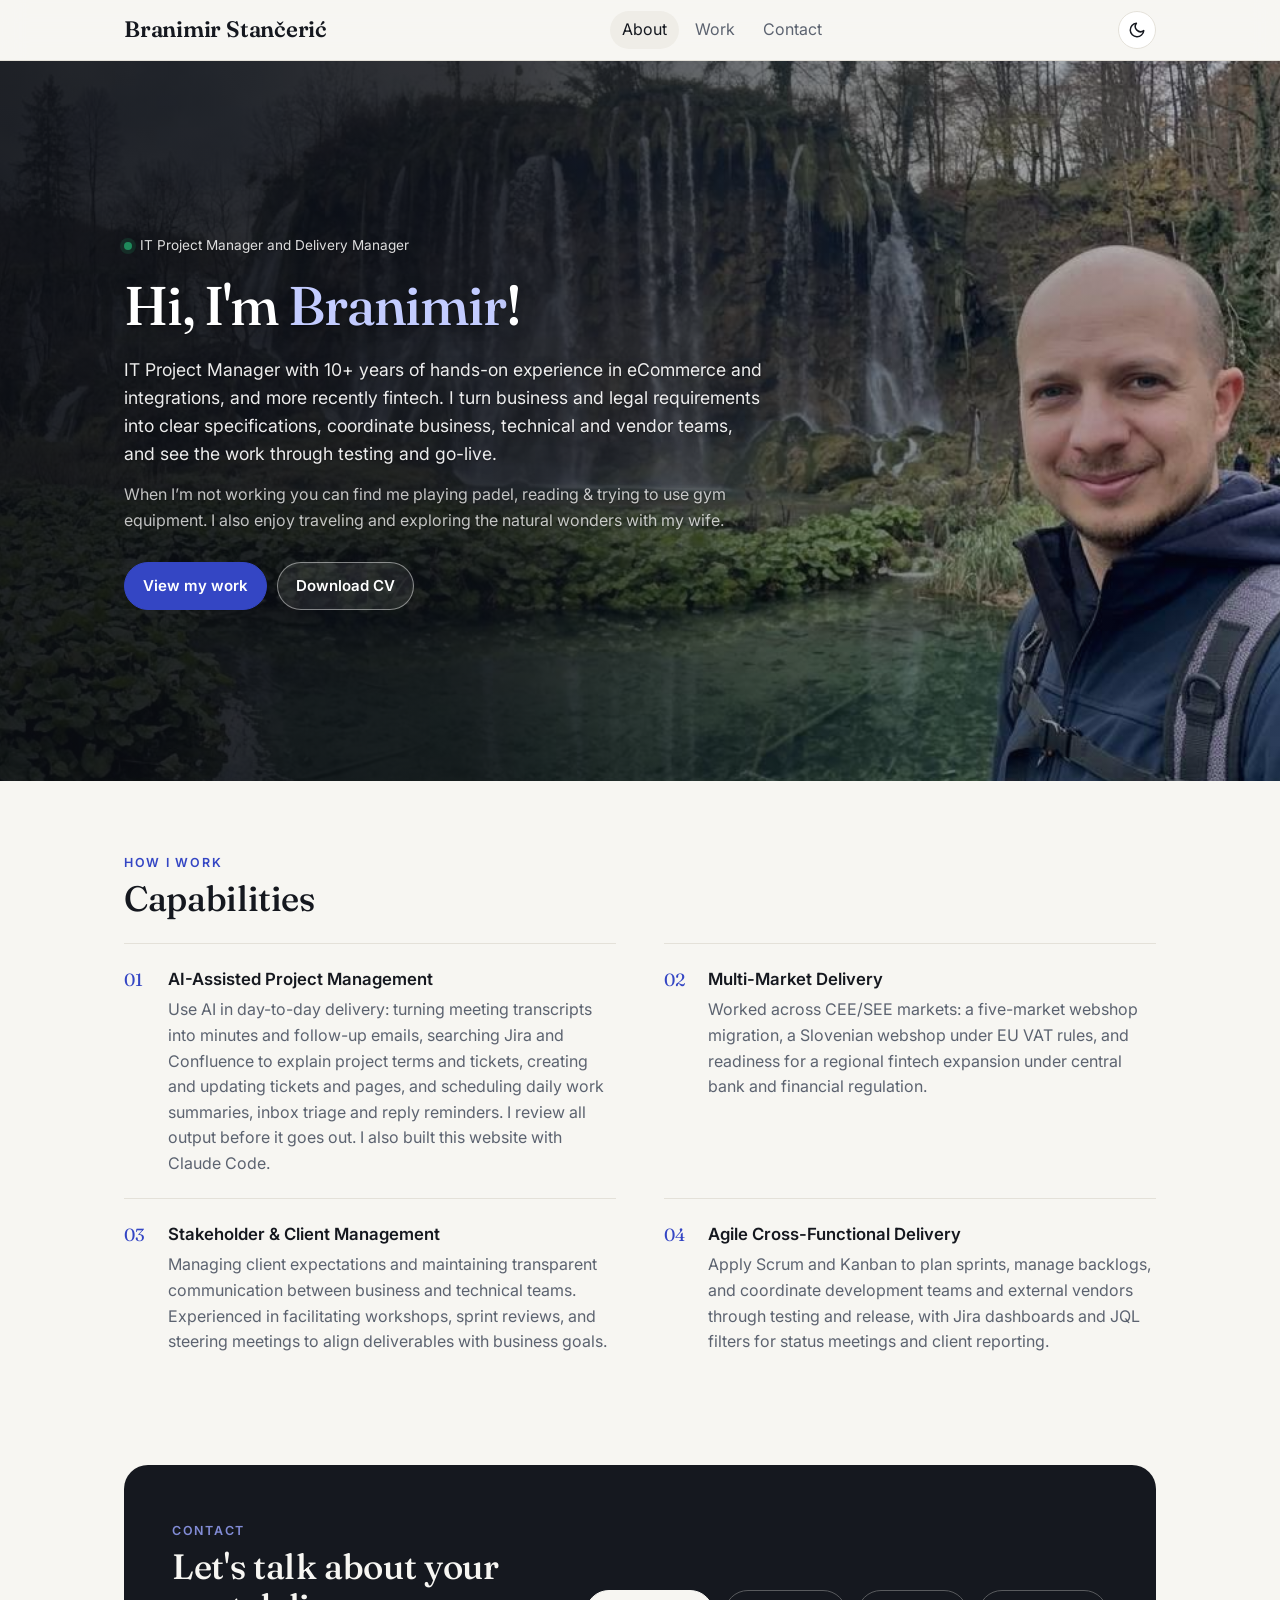
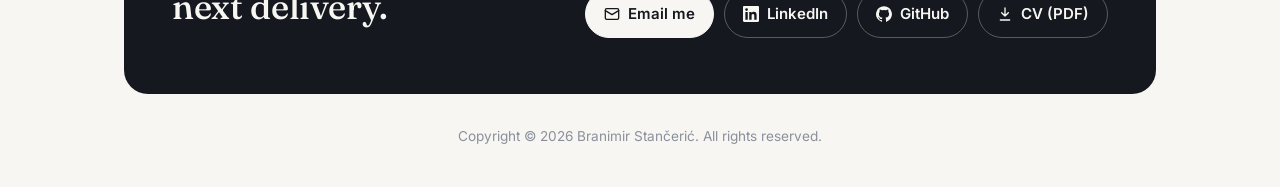
==== index.html @ af0f7e5c "Unify Selected work text and swap one highlight Show every card outcome in the same upright style, a" ====
<!doctype html>
<html lang="en">
<head>
  <meta charset="utf-8" />
  <meta name="viewport" content="width=device-width, initial-scale=1" />
  <title>Branimir Stančerić</title>
  <meta name="description" content="Branimir Stančerić, IT Project Manager and Delivery Manager focused on eCommerce, integrations and fintech." />
  <meta property="og:title" content="Branimir Stančerić | IT Project Manager and Delivery Manager" />
  <meta property="og:description" content="Projects in eCommerce delivery, integrations, platform migrations and fintech." />
  <meta property="og:image" content="https://branimirstanceric.github.io/cv/assets/profile.jpg" />
  <link rel="icon" type="image/png" sizes="64x64" href="favicon.png" />
  <link rel="apple-touch-icon" href="apple-touch-icon.png" />

  <!-- Apply the saved or system theme before first paint -->
  <script>
    (function(){
      var t = null;
      try { t = localStorage.getItem('theme'); } catch(e) {}
      if(t !== 'light' && t !== 'dark') t = window.matchMedia('(prefers-color-scheme: dark)').matches ? 'dark' : 'light';
      document.documentElement.setAttribute('data-theme', t);
    })();
  </script>

  <link rel="preconnect" href="https://fonts.googleapis.com" />
  <link rel="preconnect" href="https://fonts.gstatic.com" crossorigin />
  <link href="https://fonts.googleapis.com/css2?family=Fraunces:opsz,wght@9..144,500;9..144,600&family=Inter:wght@400;500;600;700&display=swap" rel="stylesheet" />
  <!-- Bump ?v= whenever style.css or common.js changes, so browsers don't mix old and new files -->
  <link rel="stylesheet" href="style.css?v=25" />
</head>

<body>
  <!--
    All text on this page lives in the content/ folder:
      content/profile.json       name, intro, contact details
      content/skills.json        capabilities
    All projects are on work.html; each project has its own page, case.html?id=...
    Edit it through Pages CMS (app.pagescms.org) or directly in those files.
    The title, intro, name and contact links below are also written here for tools that don't run JavaScript. The script replaces them for visitors, so update them here too when they change.
  -->
  <header class="topbar">
    <div class="container topbar-inner">
      <a class="brand" href="#top" data-field="name">Branimir Stančerić</a>
      <nav class="nav" id="site-nav" aria-label="Primary navigation">
        <a href="index.html" aria-current="page">About</a>
        <a href="work.html">Work</a>
        <a href="#contact">Contact</a>
      </nav>
      <div class="topbar-actions">
        <button class="theme-btn" id="theme-btn" type="button" aria-label="Switch light or dark theme">
          <svg class="icon-moon" viewBox="0 0 24 24" fill="none" stroke="currentColor" stroke-width="2" stroke-linecap="round" stroke-linejoin="round" aria-hidden="true"><path d="M21 12.8A9 9 0 1 1 11.2 3a7 7 0 0 0 9.8 9.8z"/></svg>
          <svg class="icon-sun" viewBox="0 0 24 24" fill="none" stroke="currentColor" stroke-width="2" stroke-linecap="round" stroke-linejoin="round" aria-hidden="true"><circle cx="12" cy="12" r="4"/><path d="M12 2v2M12 20v2M4.9 4.9l1.4 1.4M17.7 17.7l1.4 1.4M2 12h2M20 12h2M4.9 19.1l1.4-1.4M17.7 6.3l1.4-1.4"/></svg>
        </button>
        <button class="menu-btn" id="menu-btn" type="button" aria-label="Open menu" aria-expanded="false" aria-controls="site-nav">
          <svg class="icon-menu" viewBox="0 0 24 24" fill="none" stroke="currentColor" stroke-width="2" stroke-linecap="round" aria-hidden="true"><path d="M4 7h16M4 12h16M4 17h16"/></svg>
          <svg class="icon-close" viewBox="0 0 24 24" fill="none" stroke="currentColor" stroke-width="2" stroke-linecap="round" aria-hidden="true"><path d="M6 6l12 12M18 6L6 18"/></svg>
        </button>
      </div>
    </div>
  </header>

  <main id="top">
    <!-- Hero: full-width photo that scrolls at half speed behind the intro (parallax) -->
    <section class="hero hero-photo" id="hero">
      <!-- hero-clip limits the photo's area: the whole section on desktop, only the first screen on phones -->
      <div class="hero-clip">
        <div class="hero-bg" id="hero-bg" aria-hidden="true">
          <!-- No src here: the photo chosen in Pages CMS is set by the script and fades in once loaded -->
          <img id="hero-bg-img" alt="" />
        </div>
      </div>
      <div class="container hero-content">
        <!-- On phones only this part sits on the photo; hero-details moves below it on the plain background -->
        <div class="hero-lead">
          <div class="kicker"><span class="dot"></span><span data-field="status_line">IT Project Manager and Delivery Manager</span></div>
          <h1 class="hero-title" id="hero-title">Hi, I'm Branimir!</h1>
        </div>
        <div class="hero-details">
          <p class="hero-intro" data-field="hero_intro">IT Project Manager with 10+ years of hands-on experience in eCommerce and integrations, and more recently fintech. I turn business and legal requirements into clear specifications, coordinate business, technical and vendor teams, and see the work through testing and go-live.</p>
          <!-- Hobbies: a small line under the intro, shown only when filled in -->
          <p class="hero-note" id="hobbies" hidden></p>
          <div class="hero-actions">
            <a class="btn primary" href="work.html">View my work</a>
            <a class="btn" id="cv-link" href="assets/Branimir Stanceric CV.pdf" target="_blank" rel="noreferrer">Download CV</a>
          </div>
          <div class="hero-facts" id="hero-facts"></div>
        </div>
      </div>
    </section>

    <!-- Capabilities -->
    <section class="section" id="capabilities">
      <div class="container">
        <div class="section-head">
          <div>
            <div class="eyebrow">How I work</div>
            <h2 class="section-title">Capabilities</h2>
          </div>
        </div>
        <div class="caps" id="capability-list"></div>
      </div>
    </section>

    <!-- Contact -->
    <div class="container">
      <section class="contact" id="contact">
        <div>
          <div class="eyebrow">Contact</div>
          <h2 class="section-title">Let's talk about your next delivery.</h2>
          <p data-field="contact_intro"></p>
        </div>
        <div class="contact-links" id="contact-list">
          <a class="btn primary" href="mailto:branimir.stanceric@gmail.com">Email me</a>
          <a class="btn" href="https://www.linkedin.com/in/branimir-stanceric" target="_blank" rel="noreferrer">LinkedIn</a>
          <a class="btn" href="https://github.com/branimirstanceric" target="_blank" rel="noreferrer">GitHub</a>
          <a class="btn" href="assets/Branimir Stanceric CV.pdf" target="_blank" rel="noreferrer">CV (PDF)</a>
        </div>
      </section>
    </div>
  </main>

  <footer>
    <div class="container">Copyright © <span id="year">2026</span> <span data-field="name">Branimir Stančerić</span>. All rights reserved.</div>
  </footer>

  <script src="common.js?v=25"></script>
  <script>
    (function(){
      const { el, asset, list, load, fillFields, contactButtons, showError } = window.Site;

      // Background photo behind the intro (Pages CMS: "Intro background photo").
      // Only the chosen photo is requested, and it fades in when ready, so no other picture flashes first.
      function showHeroPhoto(src){
        const img = document.getElementById('hero-bg-img');
        img.addEventListener('load', () => img.classList.add('loaded'), { once: true });
        img.src = src;
      }

      function renderProfile(p){
        fillFields(p);

        showHeroPhoto(asset(p.hero_background) || 'assets/hero.jpg');

        if(p.cv_file) document.getElementById('cv-link').setAttribute('href', asset(p.cv_file));

        // Hero title with the highlighted phrase in accent colour
        const title = document.getElementById('hero-title');
        const text = p.hero_title || '';
        const hl = p.hero_highlight || '';
        const at = hl ? text.indexOf(hl) : -1;
        if(at >= 0){
          title.replaceChildren(text.slice(0, at), el('span', { class: 'accent' }, hl), text.slice(at + hl.length));
        } else {
          title.textContent = text;
        }

        document.getElementById('hero-facts').append(
          ...list(p.hero_facts).map(f => el('span', {}, el('strong', {}, f.label), ' ' + f.value))
        );

        const hobbies = (p.hobbies || '').trim();
        if(hobbies){
          const note = document.getElementById('hobbies');
          note.textContent = hobbies;
          note.hidden = false;
        }

        document.getElementById('contact-list').replaceChildren(...contactButtons(p));
      }

      function renderSkills(s){
        document.getElementById('capability-list').append(
          ...list(s.capabilities).map((c, i) => el('div', { class: 'cap' },
            el('div', { class: 'cap-num' }, String(i + 1).padStart(2, '0')),
            el('div', {}, el('h3', {}, c.title), el('p', {}, c.text))
          ))
        );
      }

      load('content/profile.json').then(renderProfile).catch(err => {
        showHeroPhoto('assets/hero.jpg');
        showError('hero-facts', err);
      });
      load('content/skills.json').then(renderSkills).catch(err => showError('capability-list', err));

      // Parallax: the intro photo moves at half the scroll speed, so it seems to sit behind the text.
      // Skipped for visitors who ask their system for reduced motion.
      const hero = document.getElementById('hero');
      const heroBg = document.getElementById('hero-bg');
      if(!window.matchMedia('(prefers-reduced-motion: reduce)').matches){
        let ticking = false;
        const update = () => {
          ticking = false;
          const y = window.scrollY;
          if(y > hero.offsetTop + hero.offsetHeight) return; // off screen, nothing to move
          heroBg.style.transform = 'translate3d(0, ' + (y * 0.5).toFixed(1) + 'px, 0)';
        };
        window.addEventListener('scroll', () => {
          if(!ticking){ ticking = true; requestAnimationFrame(update); }
        }, { passive: true });
        update();
      }
    })();
  </script>

  <!-- Visitor statistics (GoatCounter, cookie-free): https://branimir.goatcounter.com -->
  <script data-goatcounter="https://branimir.goatcounter.com/count" async src="https://gc.zgo.at/count.js"></script>
</body>
</html>
---- style.css ----
/* Shared styles for index.html and case.html */

:root{
  --bg: #f7f6f2;
  --paper: #ffffff;
  --sunken: #efede7;
  --ink: #15181f;
  --muted: #5c6370;
  --faint: #8a909b;
  --hair: #e4e1d9;

  --accent: #3446c4;
  --accent-ink: #ffffff;
  --accent-soft: #e9ecfb;
  --good: #1f8a5b;

  --shadow: 0 1px 2px rgba(20,22,30,0.04), 0 8px 24px rgba(20,22,30,0.06);
  --r-lg: 18px;
  --r-md: 12px;
  --r-pill: 999px;

  --serif: "Fraunces", Georgia, "Times New Roman", serif;
  --sans: "Inter", ui-sans-serif, system-ui, -apple-system, "Segoe UI", Roboto, Arial, sans-serif;
  --t: 160ms ease-out;
}

[data-theme="dark"]{
  --bg: #0f1115;
  --paper: #171a20;
  --sunken: #13161b;
  --ink: #eceef2;
  --muted: #a2a8b3;
  --faint: #767d89;
  --hair: #272b33;

  --accent: #8fa0ff;
  --accent-ink: #0f1115;
  --accent-soft: #1d2340;
  --good: #4cc38a;

  --shadow: 0 1px 2px rgba(0,0,0,0.3), 0 8px 24px rgba(0,0,0,0.25);
}

*{ box-sizing: border-box; margin: 0; padding: 0; }
html{ scroll-behavior: smooth; scroll-padding-top: 76px; }
body{
  font-family: var(--sans);
  color: var(--ink);
  background: var(--bg);
  line-height: 1.6;
  -webkit-font-smoothing: antialiased;
}
a{ color: inherit; }
button{ font: inherit; color: inherit; }
:focus-visible{ outline: 2px solid var(--accent); outline-offset: 2px; border-radius: 6px; }
[hidden]{ display: none !important; }

.container{
  max-width: 1080px;
  margin: 0 auto;
  padding: 0 24px;
}
@media (max-width: 600px){ .container{ padding: 0 16px; } }

/* Top bar */
.topbar{
  position: sticky;
  top: 0;
  z-index: 50;
  background: color-mix(in srgb, var(--bg) 85%, transparent);
  backdrop-filter: blur(12px);
  border-bottom: 1px solid var(--hair);
}
.topbar-inner{
  height: 60px;
  display: flex;
  align-items: center;
  justify-content: space-between;
  gap: 16px;
}
.brand{
  font-family: var(--serif);
  font-weight: 600;
  font-size: 1.4rem;
  letter-spacing: -0.01em;
  text-decoration: none;
  white-space: nowrap;
}
@media (max-width: 600px){ .brand{ font-size: 1.2rem; } }
.nav{
  display: flex;
  gap: 4px;
  font-size: 1rem;
}
.nav a{
  text-decoration: none;
  color: var(--muted);
  padding: 6px 12px;
  border-radius: var(--r-pill);
  transition: color var(--t), background-color var(--t);
}
.nav a:hover{ color: var(--ink); background: var(--sunken); }

.topbar-actions{ display: flex; align-items: center; gap: 8px; }

/* Phone menu: the links fold into a dropdown under the top bar, opened by the menu button */
@media (max-width: 760px){
  .nav{
    display: none;
    position: absolute;
    top: 100%;
    left: 0;
    right: 0;
    flex-direction: column;
    gap: 4px;
    padding: 8px 16px 16px;
    background: var(--bg);
    border-bottom: 1px solid var(--hair);
    box-shadow: 0 12px 24px rgba(0,0,0,0.08);
  }
  .topbar.menu-open .nav{ display: flex; }
  .nav a{ padding: 12px 14px; font-size: 1.05rem; border-radius: var(--r-md); }
}
.menu-btn .icon-close, .topbar.menu-open .menu-btn .icon-menu{ display: none; }
.topbar.menu-open .menu-btn .icon-close{ display: block; }

.theme-btn, .menu-btn{
  border: 1px solid var(--hair);
  background: var(--paper);
  border-radius: var(--r-pill);
  width: 38px;
  height: 38px;
  display: grid;
  place-items: center;
  cursor: pointer;
  transition: background-color var(--t);
}
.theme-btn:hover, .menu-btn:hover{ background: var(--sunken); }
.theme-btn svg, .menu-btn svg{ width: 18px; height: 18px; }
/* Menu button only on phones (after the shared button rule, so it wins) */
.menu-btn{ display: none; }
@media (max-width: 760px){ .menu-btn{ display: grid; } }
[data-theme="dark"] .icon-moon, [data-theme="light"] .icon-sun{ display: none; }

/* Buttons */
.btn{
  display: inline-flex;
  align-items: center;
  gap: 8px;
  padding: 11px 18px;
  border-radius: var(--r-pill);
  font-weight: 600;
  font-size: 0.94rem;
  text-decoration: none;
  border: 1px solid var(--hair);
  background: var(--paper);
  transition: transform 120ms ease-out, background-color var(--t), border-color var(--t);
}
.btn:hover{ transform: translateY(-1px); border-color: var(--faint); }
.btn svg{ width: 16px; height: 16px; flex: none; }
.btn.primary{
  background: var(--accent);
  border-color: var(--accent);
  color: var(--accent-ink);
}
.btn.primary:hover{ border-color: var(--accent); filter: brightness(1.08); }

.pill{
  display: inline-block;
  font-size: 0.85rem;
  padding: 4px 10px;
  border-radius: var(--r-pill);
  background: var(--sunken);
  color: var(--muted);
  white-space: nowrap;
}

.eyebrow{
  font-size: 0.78rem;
  font-weight: 600;
  text-transform: uppercase;
  letter-spacing: 0.14em;
  color: var(--accent);
  margin-bottom: 6px;
}
.section-title{
  font-family: var(--serif);
  font-weight: 500;
  font-size: clamp(1.7rem, 3vw, 2.2rem);
  line-height: 1.15;
  letter-spacing: -0.01em;
}

.ongoing{
  display: inline-flex;
  align-items: center;
  gap: 6px;
  color: var(--good);
  font-weight: 600;
}
.ongoing::before{
  content: "";
  width: 6px;
  height: 6px;
  border-radius: 50%;
  background: currentColor;
}

/* Hero (home) */
/* Intro on a full-width photo; .hero-bg is taller than the section so it can move (parallax) without showing edges */
.hero-photo{
  position: relative;
  overflow: hidden;
  isolation: isolate;
  min-height: min(84vh, 720px);
  display: flex;
  align-items: center;
  padding: 96px 0;
  background: #14161b;
}
.hero-clip{
  position: absolute;
  inset: 0;
  overflow: hidden;
  z-index: -1;
  /* Dark until the photo fades in, so the white name stays readable on a slow connection */
  background: #14161b;
}
.hero-bg{
  position: absolute;
  left: 0;
  right: 0;
  top: -20%;
  height: 140%;
  will-change: transform;
}
.hero-bg img{
  width: 100%;
  height: 100%;
  object-fit: cover;
  object-position: 70% 45%;
  display: block;
  /* Hidden until the chosen photo has loaded, then faded in (see showHeroPhoto in index.html) */
  opacity: 0;
  transition: opacity 0.5s ease-out;
}
.hero-bg img.loaded{ opacity: 1; }
/* Darkens the left side, where the text sits, and leaves the face on the right visible */
.hero-bg::after{
  content: "";
  position: absolute;
  inset: 0;
  /* Deep and even behind the text column, then fading out towards the right */
  background: linear-gradient(90deg, rgba(10,12,18,0.9) 0%, rgba(10,12,18,0.84) 38%, rgba(10,12,18,0.55) 60%, rgba(10,12,18,0.15) 100%);
}
.hero-content{ position: relative; width: 100%; }
.hero-content > *{ max-width: 640px; }
.kicker{
  display: inline-flex;
  align-items: center;
  gap: 8px;
  font-size: 0.85rem;
  color: var(--muted);
  margin-bottom: 20px;
}
.dot{
  width: 8px;
  height: 8px;
  border-radius: 50%;
  background: var(--good);
  box-shadow: 0 0 0 4px color-mix(in srgb, var(--good) 20%, transparent);
}
.hero-title{
  font-family: var(--serif);
  font-weight: 500;
  font-size: clamp(2.1rem, 4.6vw, 3.4rem);
  line-height: 1.08;
  letter-spacing: -0.02em;
  margin-bottom: 20px;
  text-wrap: balance;
}
.hero-title .accent{
  color: var(--accent);
}
.hero-intro{
  font-size: 1.1rem;
  color: var(--muted);
  max-width: 62ch;
  margin-bottom: 28px;
}
/* Small personal line (hobbies) under the intro */
.hero-note{
  font-size: 1rem;
  color: var(--faint);
  max-width: 62ch;
  margin: -14px 0 28px;
}
.hero-actions{
  display: flex;
  flex-wrap: wrap;
  gap: 10px;
}
.hero-facts:empty{ display: none; }
.hero-facts{
  margin-top: 28px;
  display: flex;
  flex-wrap: wrap;
  gap: 8px 24px;
  font-size: 0.92rem;
  color: var(--muted);
}
.hero-facts strong{ color: var(--ink); font-weight: 600; }

/* Light text on the photo, the same in light and dark mode */
/* A soft shadow lifts the letters off bright spots in the photo */
.hero-photo .hero-content{ text-shadow: 0 1px 2px rgba(0,0,0,0.35), 0 2px 16px rgba(0,0,0,0.3); }
.hero-photo .btn{ text-shadow: none; }
.hero-photo .kicker{ color: rgba(255,255,255,0.86); }
.hero-photo .hero-title{ color: #fff; }
.hero-photo .hero-title .accent{ color: #c3ccff; }
.hero-photo .hero-intro{ color: rgba(255,255,255,0.92); }
.hero-photo .hero-note{ color: rgba(255,255,255,0.74); }
.hero-photo .hero-facts, .hero-photo .hero-facts strong{ color: #fff; }
.hero-photo .btn:not(.primary){
  background: rgba(255,255,255,0.08);
  color: #fff;
  border-color: rgba(255,255,255,0.45);
}
.hero-photo .btn:not(.primary):hover{ border-color: #fff; }
.hero-photo .btn.primary{ background: #3446c4; border-color: #3446c4; color: #fff; }

/* Phones: first screen is the photo with only the name on it, so the face stays visible;
   the longer text follows below on the normal page background. */
@media (max-width: 760px){
  .hero-photo{
    --stage: max(440px, calc(100vh - 130px));
    display: block;
    min-height: 0;
    padding: 0;
    background: transparent;
  }
  @supports (height: 100svh){
    .hero-photo{ --stage: max(440px, calc(100svh - 130px)); }
  }
  .hero-clip{ bottom: auto; height: var(--stage); }
  /* Keeps the face (right side of the wide photo) in the narrow phone frame */
  .hero-bg img{ object-position: 90% 45%; }
  /* Only the bottom is darkened, behind the name */
  .hero-bg::after{ background: linear-gradient(180deg, rgba(10,12,18,0) 50%, rgba(10,12,18,0.85) 100%); }
  .hero-lead{
    min-height: var(--stage);
    display: flex;
    flex-direction: column;
    justify-content: flex-end;
    align-items: flex-start;
    padding-bottom: 22px;
  }
  .hero-photo .kicker{ margin-bottom: 10px; }
  .hero-photo .hero-title{ margin-bottom: 0; }
  .hero-details{ padding-top: 28px; text-shadow: none; }
  .hero-photo .hero-intro{ color: var(--ink); }
  .hero-photo .hero-note{ color: var(--muted); }
  .hero-photo .hero-facts, .hero-photo .hero-facts strong{ color: var(--ink); }
  .hero-photo .btn:not(.primary){ background: var(--paper); color: var(--ink); border-color: var(--hair); }
  .hero-photo .btn:not(.primary):hover{ border-color: var(--faint); }
}

/* Photo on its own, no frame; badges/facts below it only if filled in */
.avatar{
  width: 100%;
  aspect-ratio: 1 / 1;
  border-radius: var(--r-lg);
  overflow: hidden;
  background: var(--sunken);
  margin-bottom: 16px;
  display: grid;
  place-items: center;
  color: var(--faint);
  font-size: 0.85rem;
}
.avatar img{ width: 100%; height: 100%; object-fit: cover; display: block; }
.profile-name{
  font-family: var(--serif);
  font-weight: 600;
  font-size: 1.25rem;
  line-height: 1.2;
}
.profile-role{
  color: var(--muted);
  font-size: 0.9rem;
  margin-top: 2px;
}
.badges{
  display: flex;
  flex-wrap: wrap;
  gap: 6px;
  margin-top: 14px;
}
.facts{
  margin-top: 16px;
  border-top: 1px solid var(--hair);
  padding-top: 12px;
  display: grid;
  gap: 6px;
  font-size: 0.88rem;
}
.facts div{ display: flex; justify-content: space-between; gap: 12px; }
.facts dt{ color: var(--faint); }
.facts dd{ text-align: right; }
.avatar:last-child{ margin-bottom: 0; }
@media (max-width: 860px){
  .profile-card{ max-width: 320px; }
}

/* Results strip (home) */
.results{
  display: grid;
  grid-template-columns: repeat(auto-fit, minmax(220px, 1fr));
  border-top: 1px solid var(--hair);
  border-bottom: 1px solid var(--hair);
}
.result{
  padding: 24px 24px 24px 0;
  text-decoration: none;
}
.result + .result{ padding-left: 24px; border-left: 1px solid var(--hair); }
@media (max-width: 720px){
  .result, .result + .result{ padding: 18px 0; border-left: 0; }
  .result + .result{ border-top: 1px solid var(--hair); }
}
.result-num{
  font-family: var(--serif);
  font-size: 2.6rem;
  line-height: 1;
  color: var(--accent);
  margin-bottom: 8px;
}
.result-text{ font-size: 0.92rem; color: var(--muted); }
.result-text strong{ color: var(--ink); font-weight: 600; display: block; }
a.result:hover .result-text strong{ text-decoration: underline; text-underline-offset: 3px; }

/* Sections */
.section{ padding: 72px 0 0; }
@media (max-width: 600px){ .section{ padding-top: 52px; } }
/* Current page in the menu */
.nav a[aria-current="page"]{ color: var(--ink); background: var(--sunken); }
.section-head{
  display: flex;
  align-items: end;
  justify-content: space-between;
  gap: 16px;
  flex-wrap: wrap;
  margin-bottom: 24px;
}

/* Filters */
.toolbar{
  display: flex;
  flex-wrap: wrap;
  gap: 10px;
  align-items: center;
  margin-bottom: 18px;
}
.search{
  flex: 0 1 280px;
  display: flex;
  align-items: center;
  gap: 8px;
  background: var(--paper);
  border: 1px solid var(--hair);
  border-radius: var(--r-pill);
  padding: 8px 14px;
  color: var(--faint);
}
.search:focus-within{ border-color: var(--accent); }
.search svg{ width: 16px; height: 16px; flex: none; }
.search input{
  border: 0;
  outline: 0;
  background: transparent;
  width: 100%;
  font: inherit;
  font-size: 0.92rem;
  color: var(--ink);
}
.chips{ display: flex; flex-wrap: wrap; gap: 6px; }
.chip{
  border: 1px solid var(--hair);
  background: transparent;
  color: var(--muted);
  border-radius: var(--r-pill);
  padding: 7px 14px;
  font-size: 0.88rem;
  cursor: pointer;
  transition: background-color var(--t), color var(--t), border-color var(--t);
}
.chip:hover{ color: var(--ink); border-color: var(--faint); }
.chip.active{
  background: var(--ink);
  border-color: var(--ink);
  color: var(--bg);
}
.count{ font-size: 0.88rem; color: var(--faint); margin-left: auto; }

/* Case study cards (home) */
.feed{ display: grid; gap: 14px; }
.case{
  position: relative;
  background: var(--paper);
  border: 1px solid var(--hair);
  border-radius: var(--r-lg);
  box-shadow: var(--shadow);
  padding: 24px;
  display: grid;
  grid-template-columns: minmax(0, 1fr) 210px;
  gap: 24px;
  transition: border-color var(--t), transform 120ms ease-out;
}
.case:hover{ border-color: var(--faint); transform: translateY(-1px); }
.case:focus-within{ border-color: var(--accent); }
.case-meta{
  display: flex;
  flex-wrap: wrap;
  align-items: center;
  gap: 6px 12px;
  font-size: 0.91rem;
  color: var(--faint);
  margin-bottom: 8px;
}
.case-meta .company{
  color: var(--ink);
  font-weight: 600;
  display: inline-flex;
  align-items: center;
  gap: 10px;
}
/* Company logo: fixed height, width follows the logo's shape. The logo fills the tile edge to edge,
   so logos with their own background (dark wordmarks) show it; transparent ones sit on white. */
.logo-tile{
  height: 32px;
  min-width: 32px;
  max-width: 172px;
  flex: none;
  border-radius: 7px;
  background: #fff;
  border: 1px solid var(--hair);
  display: inline-flex;
  align-items: center;
  justify-content: center;
  overflow: hidden;
}
.logo-tile img{
  height: 100%;
  width: auto;
  max-width: 100%;
  object-fit: cover;
  display: block;
}
.case-title{
  font-family: var(--serif);
  font-weight: 600;
  font-size: 1.35rem;
  line-height: 1.25;
  margin-bottom: 6px;
}
.case-link{ text-decoration: none; }
.case-link:focus-visible{ outline: none; }
/* Makes the whole card clickable */
.case-link::after{
  content: "";
  position: absolute;
  inset: 0;
  border-radius: var(--r-lg);
}
.case-summary{ color: var(--muted); }
.case-context{ color: var(--faint); font-size: 0.88rem; margin-top: 6px; }
.case-tags{ display: flex; flex-wrap: wrap; gap: 6px; margin-top: 14px; }
.case-more{
  display: inline-flex;
  align-items: center;
  gap: 6px;
  margin-top: 16px;
  font-size: 0.9rem;
  font-weight: 600;
  color: var(--accent);
}
.case-more svg{ width: 16px; height: 16px; transition: transform var(--t); }
.case:hover .case-more svg{ transform: translateX(3px); }

.case-stat{
  border-left: 1px solid var(--hair);
  padding-left: 24px;
  display: flex;
  flex-direction: column;
  justify-content: center;
}
.case-stat .num{
  font-family: var(--serif);
  font-size: 2.6rem;
  line-height: 1;
  color: var(--accent);
  margin-bottom: 8px;
}
/* Wordier numbers like "5 markets" stay on one line */
.case-stat .num-long{ font-size: 1.9rem; white-space: nowrap; }
.case-stat .txt{ font-size: 0.94rem; color: var(--muted); }
@media (max-width: 720px){
  .case{ grid-template-columns: minmax(0, 1fr); gap: 16px; padding: 20px; }
  .case-stat{ border-left: 0; border-top: 1px solid var(--hair); padding: 16px 0 0; }
  .case-stat .num{ font-size: 2.1rem; }
}
/* Work page: filters, selected work and the compact project list */
.work-filters{ margin-bottom: 36px; }
.work-section{ margin-bottom: 40px; }
.work-section[hidden]{ display: none; }
.work-heading{
  font-family: var(--serif);
  font-weight: 600;
  font-size: 1.4rem;
  line-height: 1.25;
  margin-bottom: 16px;
}
.case-rows{
  background: var(--paper);
  border: 1px solid var(--hair);
  border-radius: var(--r-lg);
  box-shadow: var(--shadow);
  overflow: hidden;
}
.case-row{
  position: relative;
  display: grid;
  grid-template-columns: 96px minmax(0, 1fr) 170px 20px;
  align-items: center;
  gap: 18px;
  padding: 16px 20px;
  transition: background-color var(--t);
}
.case-row + .case-row{ border-top: 1px solid var(--hair); }
.case-row:hover{ background: var(--sunken); }
.case-row:focus-within{ background: var(--accent-soft); }
.case-row .case-link::after{ border-radius: 0; }
.row-logo{ display: flex; align-items: center; min-width: 0; }
/* Wide logos shrink to fit the column instead of being cropped */
.row-logo .logo-tile{ max-width: 96px; }
.row-logo .logo-tile img{ height: auto; max-height: 100%; object-fit: contain; }
.row-title{
  font-family: var(--serif);
  font-weight: 600;
  font-size: 1.08rem;
  line-height: 1.3;
}
.row-summary{ color: var(--muted); font-size: 0.92rem; margin-top: 2px; }
.row-meta{
  display: flex;
  flex-direction: column;
  gap: 2px;
  font-size: 0.86rem;
  color: var(--faint);
}
.row-meta .company{ color: var(--ink); font-weight: 600; }
.row-arrow{ color: var(--accent); display: flex; transition: transform var(--t); }
.row-arrow svg{ width: 18px; height: 18px; }
.case-row:hover .row-arrow{ transform: translateX(3px); }
@media (max-width: 720px){
  .case-row{
    grid-template-columns: minmax(0, 1fr) 20px;
    gap: 8px 12px;
    padding: 16px;
  }
  .row-logo{ grid-column: 1; }
  .row-main{ grid-column: 1; }
  .row-meta{ grid-column: 1; flex-direction: row; flex-wrap: wrap; gap: 2px 10px; }
  .row-arrow{ grid-column: 2; grid-row: 1 / span 3; }
}

.empty{
  padding: 32px;
  text-align: center;
  color: var(--faint);
  border: 1px dashed var(--hair);
  border-radius: var(--r-lg);
}
.all-work-link{
  display: inline-block;
  margin-top: 18px;
  font-size: 0.92rem;
  font-weight: 600;
  color: var(--accent);
  text-decoration: none;
}
.all-work-link:hover{ text-decoration: underline; text-underline-offset: 3px; }

/* Experience timeline (home) */
.jobs{ list-style: none; border-top: 1px solid var(--hair); }
.job{
  display: grid;
  grid-template-columns: 170px minmax(0, 1fr);
  gap: 8px 32px;
  padding: 26px 0;
  border-bottom: 1px solid var(--hair);
}
.job-period{
  font-size: 0.9rem;
  color: var(--faint);
  padding-top: 6px;
  font-variant-numeric: tabular-nums;
}
.job-head{ display: flex; align-items: center; gap: 12px; }
.job-role{ font-size: 1.05rem; font-weight: 600; line-height: 1.3; }
.job-company{ font-size: 0.92rem; color: var(--muted); }
.job-summary{ color: var(--muted); margin-top: 10px; max-width: 64ch; }
.job-projects{
  list-style: none;
  margin-top: 12px;
  display: grid;
  gap: 6px;
}
/* Inline so the arrow follows the last word when a long title wraps */
.job-projects a{
  display: inline;
  font-size: 0.95rem;
  font-weight: 500;
  color: var(--accent);
  text-decoration: none;
}
.job-projects a:hover{ text-decoration: underline; text-underline-offset: 3px; }
.job-projects svg{ width: 15px; height: 15px; margin-left: 6px; vertical-align: -2px; transition: transform var(--t); }
.job-projects a:hover svg{ transform: translateX(3px); }
@media (max-width: 600px){
  .job{ grid-template-columns: minmax(0, 1fr); padding: 22px 0; }
  .job-period{ padding-top: 0; }
}

/* Capabilities (home) */
.caps{
  display: grid;
  grid-template-columns: repeat(2, minmax(0, 1fr));
  gap: 0 48px;
}
@media (max-width: 720px){ .caps{ grid-template-columns: minmax(0, 1fr); } }
.cap{
  display: grid;
  grid-template-columns: 44px minmax(0, 1fr);
  padding: 22px 0;
  border-top: 1px solid var(--hair);
}
.cap-num{
  font-family: var(--serif);
  color: var(--accent);
  font-size: 1.1rem;
}
.cap h3{ font-size: 1.05rem; font-weight: 600; margin-bottom: 4px; }
.cap p{ color: var(--muted); font-size: 1rem; }

.tools{ display: flex; flex-wrap: wrap; gap: 8px; }
.tools .pill{
  font-size: 0.9rem;
  padding: 7px 14px;
  background: var(--paper);
  border: 1px solid var(--hair);
  color: var(--ink);
}

/* Case study page */
.back{
  display: inline-flex;
  align-items: center;
  gap: 6px;
  margin: 32px 0 0;
  font-size: 0.9rem;
  font-weight: 600;
  color: var(--muted);
  text-decoration: none;
}
.back:hover{ color: var(--ink); }
.back svg{ width: 16px; height: 16px; }

.cs-head{ padding: 28px 0 36px; max-width: 820px; }
.cs-head .case-meta{ font-size: 0.92rem; margin-bottom: 14px; }
.cs-head .logo-tile{ height: 44px; min-width: 44px; max-width: 236px; border-radius: 9px; }
.cs-title{
  font-family: var(--serif);
  font-weight: 500;
  font-size: clamp(2rem, 4.4vw, 3.1rem);
  line-height: 1.1;
  letter-spacing: -0.02em;
  margin-bottom: 16px;
  text-wrap: balance;
}
.cs-lead{ font-size: 1.15rem; color: var(--muted); max-width: 62ch; }
/* Work page: Download CV button under the intro line */
.page-actions{ margin-top: 20px; }
.page-actions:not(:has(a:not([hidden]))){ display: none; }
.cs-head .case-tags{ margin-top: 20px; }

.cs-result{
  display: flex;
  align-items: center;
  gap: 28px;
  padding: 28px 32px;
  background: var(--accent-soft);
  border-radius: var(--r-lg);
  margin-bottom: 48px;
}
.cs-result .num{
  font-family: var(--serif);
  font-size: clamp(2.8rem, 6vw, 4rem);
  line-height: 1;
  color: var(--accent);
  flex: none;
}
.cs-result .txt{ font-size: 1.05rem; }
.cs-result .label{
  font-size: 0.78rem;
  font-weight: 600;
  text-transform: uppercase;
  letter-spacing: 0.12em;
  color: var(--accent);
  margin-bottom: 4px;
}
@media (max-width: 600px){
  .cs-result{ flex-direction: column; align-items: flex-start; gap: 12px; padding: 22px; }
}

.cs-grid{
  display: grid;
  grid-template-columns: minmax(0, 1fr) 280px;
  gap: 64px;
  align-items: start;
}
@media (max-width: 860px){
  .cs-grid{ grid-template-columns: minmax(0, 1fr); gap: 40px; }
  .cs-aside{ order: -1; }
}
.cs-main{ display: grid; gap: 44px; max-width: 68ch; }
.cs-section h2{
  font-family: var(--serif);
  font-weight: 600;
  font-size: 1.5rem;
  line-height: 1.2;
  margin-bottom: 12px;
}
.cs-section p{ font-size: 1.05rem; }
.cs-section p + p, .cs-section p + ul, .cs-section ul + p{ margin-top: 12px; }
.cs-list{ list-style: none; display: grid; gap: 10px; }
.cs-list li{
  position: relative;
  padding-left: 22px;
  font-size: 1.02rem;
}
.cs-list li::before{
  content: "";
  position: absolute;
  left: 0;
  top: 0.7em;
  width: 10px;
  height: 2px;
  background: var(--accent);
}
.phase{
  border-left: 2px solid var(--hair);
  padding: 2px 0 2px 20px;
  margin-top: 20px;
}
.phase h3{
  font-size: 1.05rem;
  font-weight: 600;
  margin-bottom: 8px;
}
.phase-num{ color: var(--accent); font-family: var(--serif); margin-right: 8px; }

.gallery{ display: grid; gap: 28px; }
.gallery figure{ margin: 0; }
.gallery img{
  width: 100%;
  display: block;
  border-radius: var(--r-md);
  border: 1px solid var(--hair);
  background: var(--paper);
}
.gallery figcaption{ margin-top: 8px; font-size: 0.88rem; color: var(--faint); }

.cs-aside{
  position: sticky;
  top: 84px;
  background: var(--paper);
  border: 1px solid var(--hair);
  border-radius: var(--r-lg);
  padding: 22px;
  display: grid;
  gap: 22px;
}
@media (max-width: 860px){ .cs-aside{ position: static; } }
.cs-aside h4{
  font-size: 0.78rem;
  font-weight: 600;
  text-transform: uppercase;
  letter-spacing: 0.12em;
  color: var(--faint);
  margin-bottom: 8px;
}
.cs-aside p, .cs-aside li{ font-size: 0.93rem; }
.cs-aside .cs-list{ gap: 8px; }
.cs-aside .cs-list li{ padding-left: 18px; font-size: 0.93rem; }
.cs-aside .cs-list li::before{ width: 8px; top: 0.65em; }

.cs-pager{
  display: grid;
  grid-template-columns: 1fr 1fr;
  gap: 14px;
  margin-top: 72px;
}
.cs-pager a{
  display: block;
  padding: 20px 22px;
  border: 1px solid var(--hair);
  border-radius: var(--r-lg);
  background: var(--paper);
  text-decoration: none;
  transition: border-color var(--t);
}
.cs-pager a:hover{ border-color: var(--faint); }
.cs-pager .dir{ font-size: 0.82rem; color: var(--faint); margin-bottom: 4px; }
.cs-pager .name{ font-family: var(--serif); font-weight: 600; font-size: 1.1rem; line-height: 1.25; }
.cs-pager .next{ text-align: right; grid-column: 2; }
@media (max-width: 600px){
  .cs-pager{ grid-template-columns: minmax(0, 1fr); }
  .cs-pager .next{ grid-column: auto; }
}
.not-found{ padding: 80px 0 40px; }
.not-found p{ color: var(--muted); margin: 12px 0 24px; }

/* Contact */
.contact{
  margin-top: 88px;
  background: var(--ink);
  color: var(--bg);
  border-radius: 24px;
  padding: 56px 48px;
  display: grid;
  grid-template-columns: minmax(0, 1fr) auto;
  gap: 32px;
  align-items: end;
}
.contact .section-title{ color: var(--bg); margin-bottom: 10px; }
.contact p{ color: color-mix(in srgb, var(--bg) 70%, var(--ink)); max-width: 52ch; }
.contact .eyebrow{ color: color-mix(in srgb, var(--accent) 60%, var(--bg)); }
.contact-links{ display: flex; flex-wrap: wrap; gap: 10px; }
.contact .btn{
  background: transparent;
  color: var(--bg);
  border-color: color-mix(in srgb, var(--bg) 30%, var(--ink));
}
.contact .btn.primary{ background: var(--bg); color: var(--ink); border-color: var(--bg); }
@media (max-width: 760px){
  .contact{ grid-template-columns: minmax(0, 1fr); padding: 36px 24px; margin-top: 64px; }
}

footer{
  padding: 32px 0 40px;
  color: var(--faint);
  font-size: 0.85rem;
  text-align: center;
}

.load-error{
  padding: 16px;
  border: 1px dashed var(--hair);
  border-radius: var(--r-md);
  color: var(--muted);
}

@media (prefers-reduced-motion: reduce){
  html{ scroll-behavior: auto; }
  *{ transition: none !important; }
}
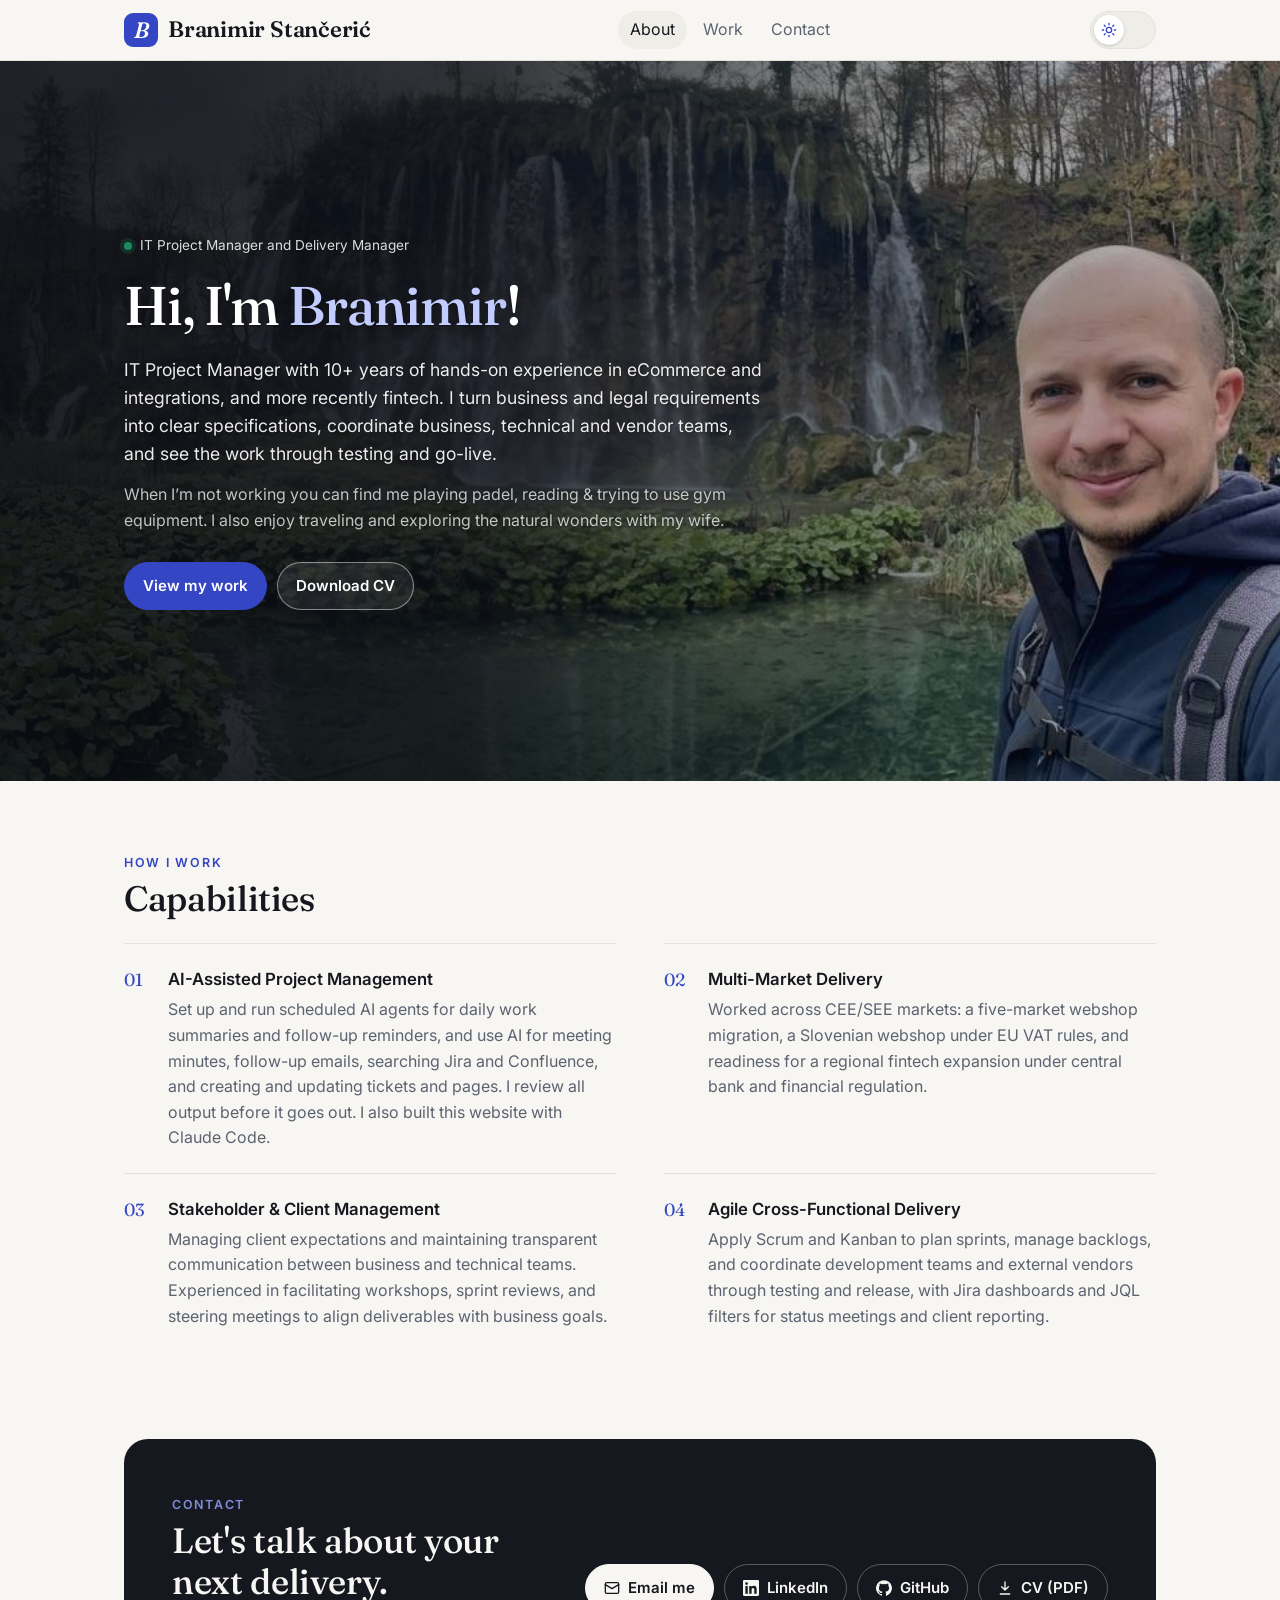
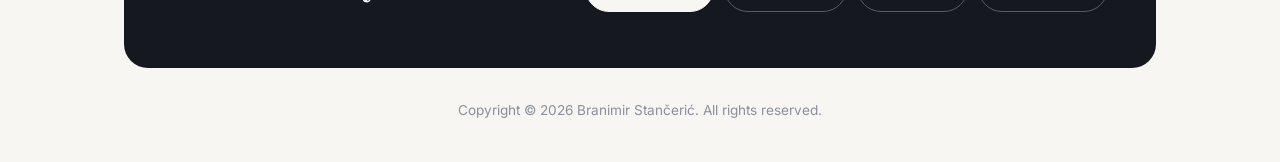
==== commit d5858cf2: "Add theme switch and logo badge Co-Authored-By: Claude Opus 5.5 <noreply@anthropic.com>" ====
--- a/index.html
+++ b/index.html
@@ -23,9 +23,9 @@
 
   <link rel="preconnect" href="https://fonts.googleapis.com" />
   <link rel="preconnect" href="https://fonts.gstatic.com" crossorigin />
-  <link href="https://fonts.googleapis.com/css2?family=Fraunces:opsz,wght@9..144,500;9..144,600&family=Inter:wght@400;500;600;700&display=swap" rel="stylesheet" />
+  <link href="https://fonts.googleapis.com/css2?family=Fraunces:ital,opsz,wght@0,9..144,500;0,9..144,600;1,9..144,600&family=Inter:wght@400;500;600;700&display=swap" rel="stylesheet" />
   <!-- Bump ?v= whenever style.css or common.js changes, so browsers don't mix old and new files -->
-  <link rel="stylesheet" href="style.css?v=25" />
+  <link rel="stylesheet" href="style.css?v=26" />
 </head>
 
 <body>
@@ -39,16 +39,18 @@
   -->
   <header class="topbar">
     <div class="container topbar-inner">
-      <a class="brand" href="#top" data-field="name">Branimir Stančerić</a>
+      <a class="brand" href="#top"><span class="brand-mark" aria-hidden="true">B</span><span data-field="name">Branimir Stančerić</span></a>
       <nav class="nav" id="site-nav" aria-label="Primary navigation">
         <a href="index.html" aria-current="page">About</a>
         <a href="work.html">Work</a>
         <a href="#contact">Contact</a>
       </nav>
       <div class="topbar-actions">
-        <button class="theme-btn" id="theme-btn" type="button" aria-label="Switch light or dark theme">
-          <svg class="icon-moon" viewBox="0 0 24 24" fill="none" stroke="currentColor" stroke-width="2" stroke-linecap="round" stroke-linejoin="round" aria-hidden="true"><path d="M21 12.8A9 9 0 1 1 11.2 3a7 7 0 0 0 9.8 9.8z"/></svg>
-          <svg class="icon-sun" viewBox="0 0 24 24" fill="none" stroke="currentColor" stroke-width="2" stroke-linecap="round" stroke-linejoin="round" aria-hidden="true"><circle cx="12" cy="12" r="4"/><path d="M12 2v2M12 20v2M4.9 4.9l1.4 1.4M17.7 17.7l1.4 1.4M2 12h2M20 12h2M4.9 19.1l1.4-1.4M17.7 6.3l1.4-1.4"/></svg>
+        <button class="theme-switch" id="theme-btn" type="button" role="switch" aria-checked="false" aria-label="Dark theme">
+          <span class="theme-knob" aria-hidden="true">
+            <svg class="icon-moon" viewBox="0 0 24 24" fill="none" stroke="currentColor" stroke-width="2" stroke-linecap="round" stroke-linejoin="round" aria-hidden="true"><path d="M21 12.8A9 9 0 1 1 11.2 3a7 7 0 0 0 9.8 9.8z"/></svg>
+            <svg class="icon-sun" viewBox="0 0 24 24" fill="none" stroke="currentColor" stroke-width="2" stroke-linecap="round" stroke-linejoin="round" aria-hidden="true"><circle cx="12" cy="12" r="4"/><path d="M12 2v2M12 20v2M4.9 4.9l1.4 1.4M17.7 17.7l1.4 1.4M2 12h2M20 12h2M4.9 19.1l1.4-1.4M17.7 6.3l1.4-1.4"/></svg>
+          </span>
         </button>
         <button class="menu-btn" id="menu-btn" type="button" aria-label="Open menu" aria-expanded="false" aria-controls="site-nav">
           <svg class="icon-menu" viewBox="0 0 24 24" fill="none" stroke="currentColor" stroke-width="2" stroke-linecap="round" aria-hidden="true"><path d="M4 7h16M4 12h16M4 17h16"/></svg>
@@ -122,7 +124,7 @@
     <div class="container">Copyright © <span id="year">2026</span> <span data-field="name">Branimir Stančerić</span>. All rights reserved.</div>
   </footer>
 
-  <script src="common.js?v=25"></script>
+  <script src="common.js?v=26"></script>
   <script>
     (function(){
       const { el, asset, list, load, fillFields, contactButtons, showError } = window.Site;
--- a/style.css
+++ b/style.css
@@ -78,7 +78,11 @@
   justify-content: space-between;
   gap: 16px;
 }
+/* Logo: the favicon's italic "B" badge next to the name (the name is filled from Pages CMS) */
 .brand{
+  display: inline-flex;
+  align-items: center;
+  gap: 10px;
   font-family: var(--serif);
   font-weight: 600;
   font-size: 1.4rem;
@@ -86,7 +90,27 @@
   text-decoration: none;
   white-space: nowrap;
 }
-@media (max-width: 600px){ .brand{ font-size: 1.2rem; } }
+.brand-mark{
+  display: grid;
+  place-items: center;
+  width: 34px;
+  height: 34px;
+  border-radius: 9px;
+  background: var(--accent);
+  color: var(--accent-ink);
+  font-style: italic;
+  font-size: 1.4rem;
+  line-height: 1;
+  letter-spacing: 0;
+}
+@media (max-width: 600px){
+  .brand{ font-size: 1.2rem; gap: 8px; }
+  .brand-mark{ width: 30px; height: 30px; border-radius: 8px; font-size: 1.25rem; }
+}
+/* Very narrow phones: only the badge shows, the name stays for screen readers */
+@media (max-width: 359px){
+  .brand [data-field="name"]{ position: absolute; width: 1px; height: 1px; overflow: hidden; clip-path: inset(50%); }
+}
 .nav{
   display: flex;
   gap: 4px;
@@ -124,7 +148,7 @@
 .menu-btn .icon-close, .topbar.menu-open .menu-btn .icon-menu{ display: none; }
 .topbar.menu-open .menu-btn .icon-close{ display: block; }
 
-.theme-btn, .menu-btn{
+.menu-btn{
   border: 1px solid var(--hair);
   background: var(--paper);
   border-radius: var(--r-pill);
@@ -135,12 +159,47 @@
   cursor: pointer;
   transition: background-color var(--t);
 }
-.theme-btn:hover, .menu-btn:hover{ background: var(--sunken); }
-.theme-btn svg, .menu-btn svg{ width: 18px; height: 18px; }
+.menu-btn:hover{ background: var(--sunken); }
+.menu-btn svg{ width: 18px; height: 18px; }
 /* Menu button only on phones (after the shared button rule, so it wins) */
 .menu-btn{ display: none; }
 @media (max-width: 760px){ .menu-btn{ display: grid; } }
-[data-theme="dark"] .icon-moon, [data-theme="light"] .icon-sun{ display: none; }
+
+/* Theme switch: a pill track with a sliding knob; the knob shows the current theme (sun or moon) */
+.theme-switch{
+  position: relative;
+  width: 66px;
+  height: 38px;
+  padding: 0;
+  border: 1px solid var(--hair);
+  border-radius: var(--r-pill);
+  background: var(--sunken);
+  cursor: pointer;
+  transition: background-color var(--t), border-color var(--t);
+}
+.theme-switch:hover{ border-color: var(--faint); }
+.theme-switch:focus-visible{ border-radius: var(--r-pill); }
+.theme-knob{
+  position: absolute;
+  top: 3px;
+  left: 3px;
+  width: 30px;
+  height: 30px;
+  border-radius: 50%;
+  background: var(--paper);
+  color: var(--accent);
+  box-shadow: 0 1px 3px rgba(0,0,0,0.18);
+  display: grid;
+  place-items: center;
+  transition: transform 220ms ease-out;
+}
+.theme-knob svg{ width: 16px; height: 16px; }
+[data-theme="dark"] .theme-switch{ background: var(--accent-soft); }
+[data-theme="dark"] .theme-knob{ transform: translateX(28px); }
+[data-theme="dark"] .icon-sun, [data-theme="light"] .icon-moon{ display: none; }
+@media (prefers-reduced-motion: reduce){
+  .theme-switch, .theme-knob{ transition: none; }
+}
 
 /* Buttons */
 .btn{
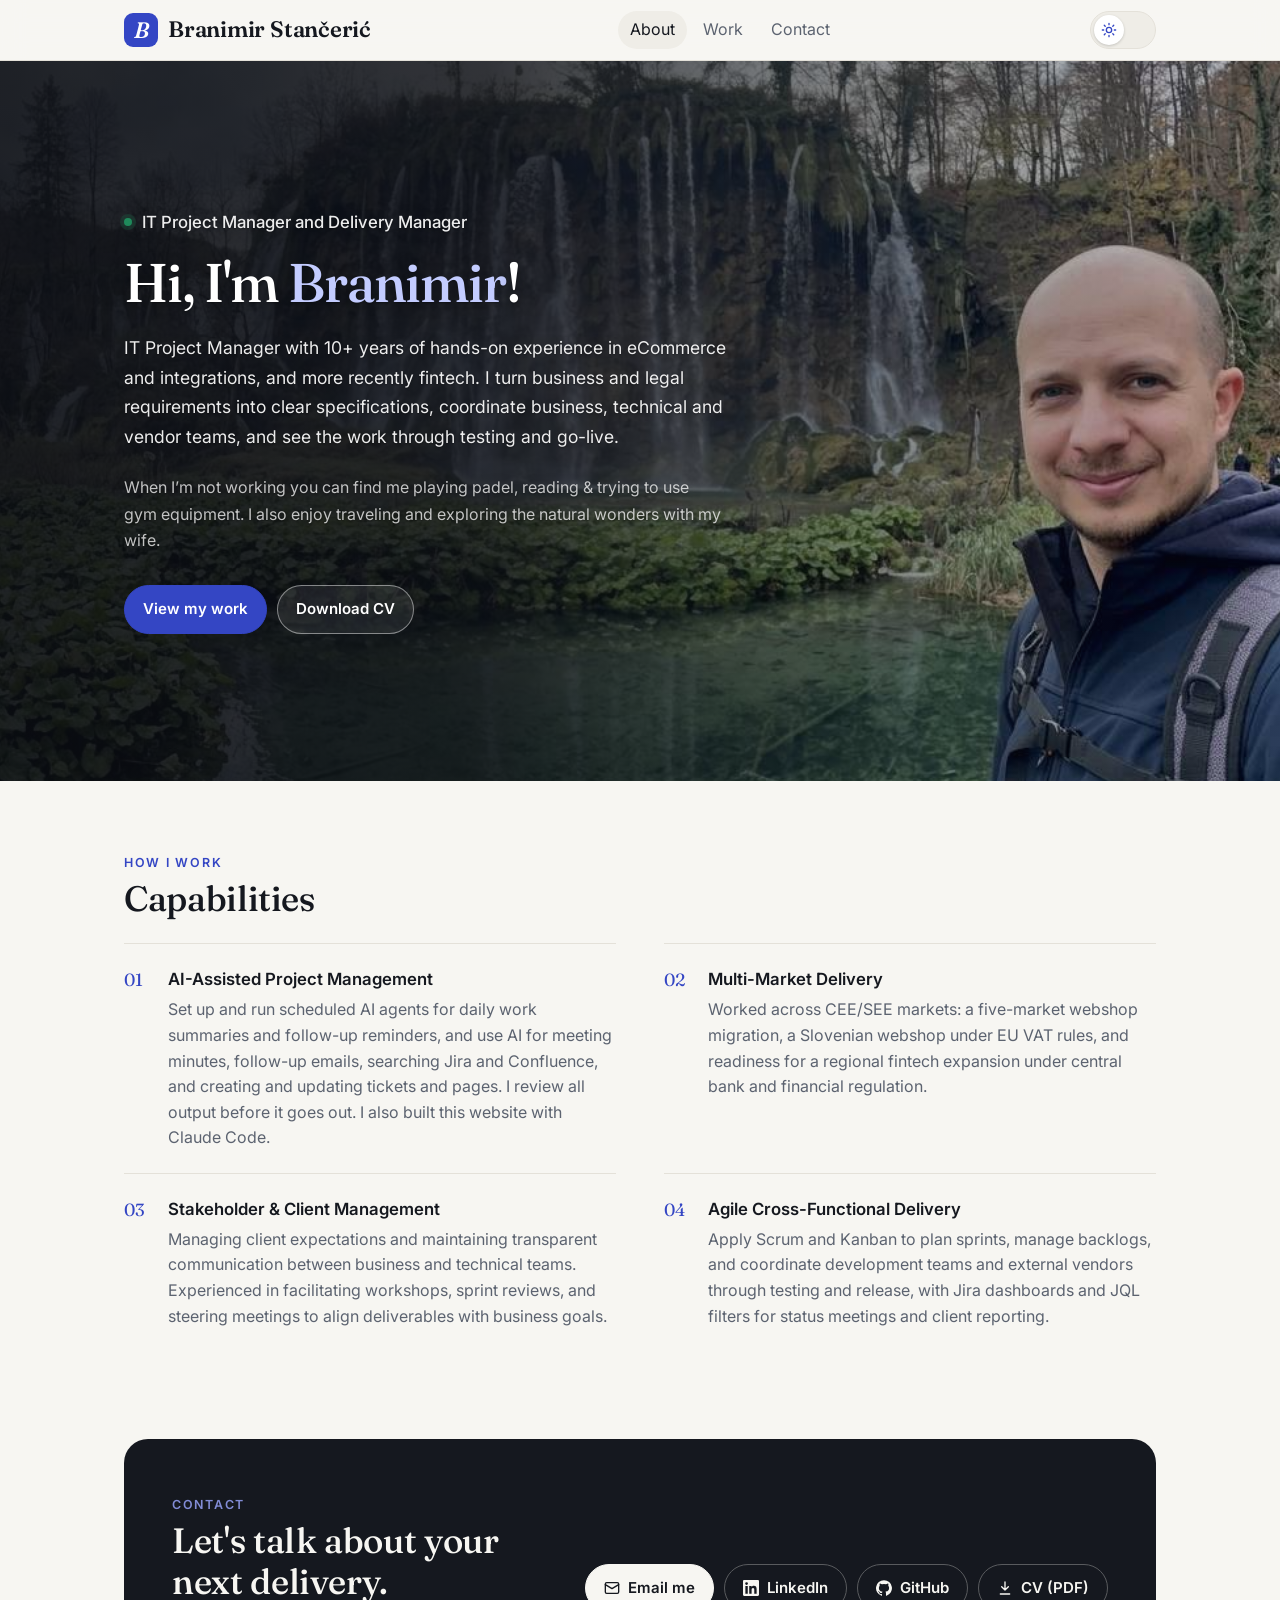
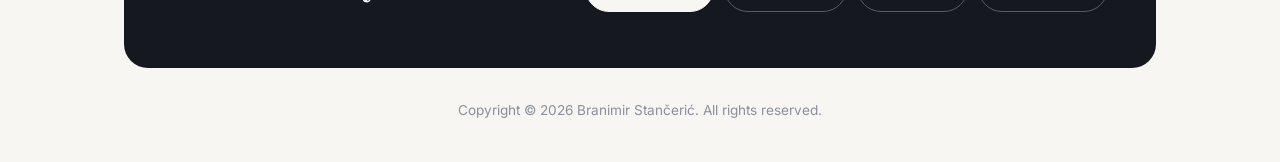
==== commit b1dea401: "Give the hero text more room and a bigger job title Co-Authored-By: Claude Opus 5.5 <noreply@anthrop" ====
--- a/index.html
+++ b/index.html
@@ -25,7 +25,7 @@
   <link rel="preconnect" href="https://fonts.gstatic.com" crossorigin />
   <link href="https://fonts.googleapis.com/css2?family=Fraunces:ital,opsz,wght@0,9..144,500;0,9..144,600;1,9..144,600&family=Inter:wght@400;500;600;700&display=swap" rel="stylesheet" />
   <!-- Bump ?v= whenever style.css or common.js changes, so browsers don't mix old and new files -->
-  <link rel="stylesheet" href="style.css?v=26" />
+  <link rel="stylesheet" href="style.css?v=27" />
 </head>
 
 <body>
@@ -124,7 +124,7 @@
     <div class="container">Copyright © <span id="year">2026</span> <span data-field="name">Branimir Stančerić</span>. All rights reserved.</div>
   </footer>
 
-  <script src="common.js?v=26"></script>
+  <script src="common.js?v=27"></script>
   <script>
     (function(){
       const { el, asset, list, load, fillFields, contactButtons, showError } = window.Site;
--- a/style.css
+++ b/style.css
@@ -317,10 +317,11 @@
 .kicker{
   display: inline-flex;
   align-items: center;
-  gap: 8px;
-  font-size: 0.85rem;
+  gap: 10px;
+  font-size: 1.05rem;
+  font-weight: 500;
   color: var(--muted);
-  margin-bottom: 20px;
+  margin-bottom: 18px;
 }
 .dot{
   width: 8px;
@@ -343,16 +344,18 @@
 }
 .hero-intro{
   font-size: 1.1rem;
+  line-height: 1.7;
   color: var(--muted);
-  max-width: 62ch;
+  max-width: 56ch;
   margin-bottom: 28px;
 }
-/* Small personal line (hobbies) under the intro */
+/* Small personal line (hobbies) under the intro, a little apart from it */
 .hero-note{
   font-size: 1rem;
+  line-height: 1.65;
   color: var(--faint);
-  max-width: 62ch;
-  margin: -14px 0 28px;
+  max-width: 60ch;
+  margin: -6px 0 32px;
 }
 .hero-actions{
   display: flex;
@@ -374,7 +377,7 @@
 /* A soft shadow lifts the letters off bright spots in the photo */
 .hero-photo .hero-content{ text-shadow: 0 1px 2px rgba(0,0,0,0.35), 0 2px 16px rgba(0,0,0,0.3); }
 .hero-photo .btn{ text-shadow: none; }
-.hero-photo .kicker{ color: rgba(255,255,255,0.86); }
+.hero-photo .kicker{ color: rgba(255,255,255,0.92); }
 .hero-photo .hero-title{ color: #fff; }
 .hero-photo .hero-title .accent{ color: #c3ccff; }
 .hero-photo .hero-intro{ color: rgba(255,255,255,0.92); }
@@ -414,7 +417,7 @@
     align-items: flex-start;
     padding-bottom: 22px;
   }
-  .hero-photo .kicker{ margin-bottom: 10px; }
+  .hero-photo .kicker{ margin-bottom: 10px; font-size: 0.95rem; }
   .hero-photo .hero-title{ margin-bottom: 0; }
   .hero-details{ padding-top: 28px; text-shadow: none; }
   .hero-photo .hero-intro{ color: var(--ink); }
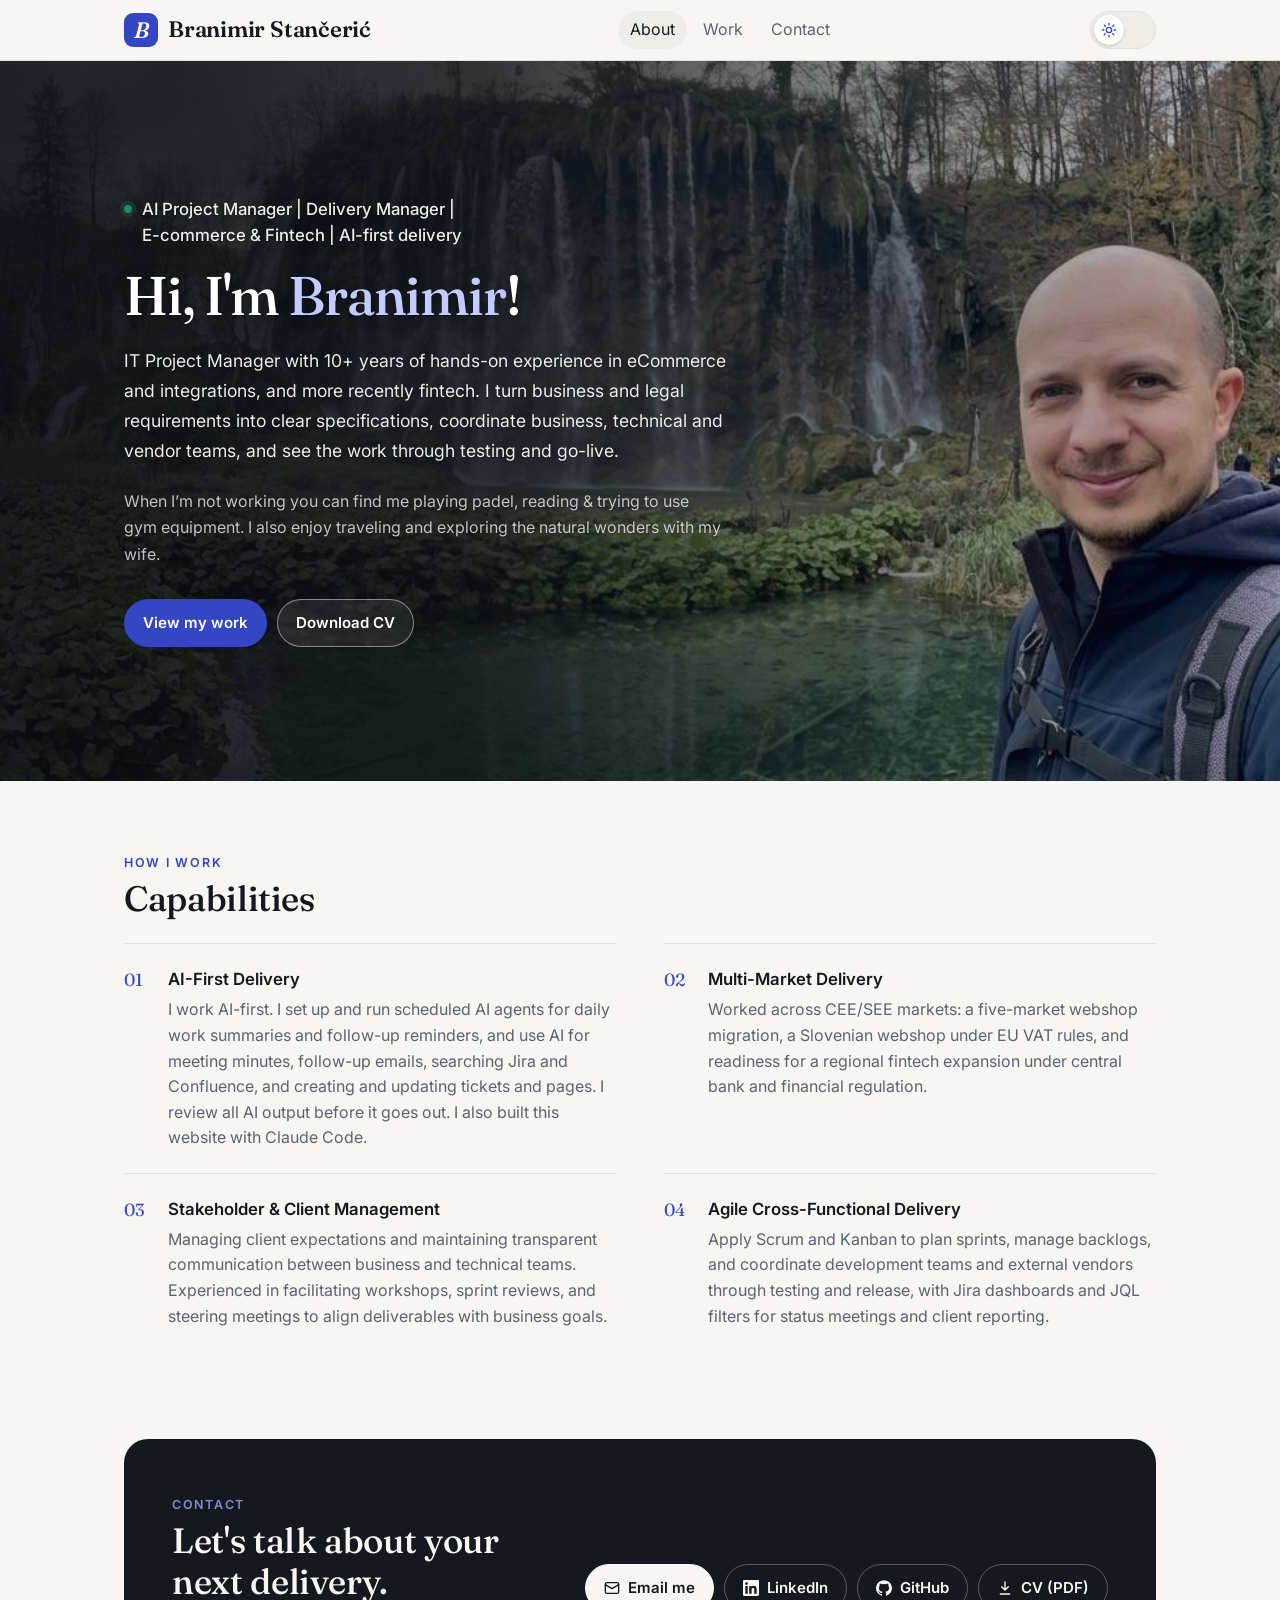
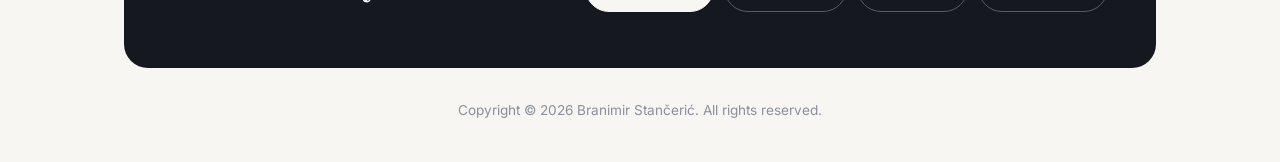
==== commit cb6c28c5: "Present the site AI-first with the new title Co-Authored-By: Claude Opus 5.5 <noreply@anthropic.com>" ====
--- a/index.html
+++ b/index.html
@@ -3,11 +3,17 @@
 <head>
   <meta charset="utf-8" />
   <meta name="viewport" content="width=device-width, initial-scale=1" />
-  <title>Branimir Stančerić</title>
-  <meta name="description" content="Branimir Stančerić, IT Project Manager and Delivery Manager focused on eCommerce, integrations and fintech." />
-  <meta property="og:title" content="Branimir Stančerić | IT Project Manager and Delivery Manager" />
+  <title>Branimir Stančerić | AI Project Manager</title>
+  <meta name="description" content="Branimir Stančerić, AI Project Manager and Delivery Manager in eCommerce and fintech, working AI-first." />
+  <meta property="og:title" content="Branimir Stančerić | AI Project Manager | Delivery Manager" />
   <meta property="og:description" content="Projects in eCommerce delivery, integrations, platform migrations and fintech." />
-  <meta property="og:image" content="https://branimirstanceric.github.io/cv/assets/profile.jpg" />
+  <meta property="og:type" content="website" />
+  <meta property="og:url" content="https://branimirstanceric.github.io/cv/" />
+  <meta property="og:image" content="https://branimirstanceric.github.io/cv/assets/og-card.jpg" />
+  <meta property="og:image:width" content="1200" />
+  <meta property="og:image:height" content="630" />
+  <meta property="og:image:alt" content="Branimir Stančerić, AI Project Manager and Delivery Manager" />
+  <meta name="twitter:card" content="summary_large_image" />
   <link rel="icon" type="image/png" sizes="64x64" href="favicon.png" />
   <link rel="apple-touch-icon" href="apple-touch-icon.png" />
 
@@ -25,7 +31,7 @@
   <link rel="preconnect" href="https://fonts.gstatic.com" crossorigin />
   <link href="https://fonts.googleapis.com/css2?family=Fraunces:ital,opsz,wght@0,9..144,500;0,9..144,600;1,9..144,600&family=Inter:wght@400;500;600;700&display=swap" rel="stylesheet" />
   <!-- Bump ?v= whenever style.css or common.js changes, so browsers don't mix old and new files -->
-  <link rel="stylesheet" href="style.css?v=27" />
+  <link rel="stylesheet" href="style.css?v=28" />
 </head>
 
 <body>
@@ -73,7 +79,8 @@
       <div class="container hero-content">
         <!-- On phones only this part sits on the photo; hero-details moves below it on the plain background -->
         <div class="hero-lead">
-          <div class="kicker"><span class="dot"></span><span data-field="status_line">IT Project Manager and Delivery Manager</span></div>
+          <!-- Each part of the title stays on one line; on narrow screens the title wraps only after a "|" -->
+          <div class="kicker"><span class="dot"></span><span class="kicker-text" id="status-line"><span>AI Project Manager |</span> <span>Delivery Manager |</span> <span>E-commerce &amp; Fintech |</span> <span>AI-first delivery</span></span></div>
           <h1 class="hero-title" id="hero-title">Hi, I'm Branimir!</h1>
         </div>
         <div class="hero-details">
@@ -98,7 +105,12 @@
             <h2 class="section-title">Capabilities</h2>
           </div>
         </div>
-        <div class="caps" id="capability-list"></div>
+        <div class="caps" id="capability-list">
+          <div class="cap"><div class="cap-num">01</div><div><h3>AI-First Delivery</h3><p>I work AI-first. I set up and run scheduled AI agents for daily work summaries and follow-up reminders, and use AI for meeting minutes, follow-up emails, searching Jira and Confluence, and creating and updating tickets and pages. I review all AI output before it goes out. I also built this website with Claude Code.</p></div></div>
+          <div class="cap"><div class="cap-num">02</div><div><h3>Multi-Market Delivery</h3><p>Worked across CEE/SEE markets: a five-market webshop migration, a Slovenian webshop under EU VAT rules, and readiness for a regional fintech expansion under central bank and financial regulation.</p></div></div>
+          <div class="cap"><div class="cap-num">03</div><div><h3>Stakeholder &amp; Client Management</h3><p>Managing client expectations and maintaining transparent communication between business and technical teams. Experienced in facilitating workshops, sprint reviews, and steering meetings to align deliverables with business goals.</p></div></div>
+          <div class="cap"><div class="cap-num">04</div><div><h3>Agile Cross-Functional Delivery</h3><p>Apply Scrum and Kanban to plan sprints, manage backlogs, and coordinate development teams and external vendors through testing and release, with Jira dashboards and JQL filters for status meetings and client reporting.</p></div></div>
+        </div>
       </div>
     </section>
 
@@ -124,7 +136,7 @@
     <div class="container">Copyright © <span id="year">2026</span> <span data-field="name">Branimir Stančerić</span>. All rights reserved.</div>
   </footer>
 
-  <script src="common.js?v=27"></script>
+  <script src="common.js?v=28"></script>
   <script>
     (function(){
       const { el, asset, list, load, fillFields, contactButtons, showError } = window.Site;
@@ -143,6 +155,17 @@
         showHeroPhoto(asset(p.hero_background) || 'assets/hero.jpg');
 
         if(p.cv_file) document.getElementById('cv-link').setAttribute('href', asset(p.cv_file));
+
+        // Title above the headline: each "|"-separated part is kept on one line
+        const parts = (p.status_line || '').split('|').map(s => s.trim()).filter(Boolean);
+        if(parts.length){
+          const line = [];
+          parts.forEach((part, i) => {
+            if(i) line.push(' ');
+            line.push(el('span', {}, i < parts.length - 1 ? part + ' |' : part));
+          });
+          document.getElementById('status-line').replaceChildren(...line);
+        }
 
         // Hero title with the highlighted phrase in accent colour
         const title = document.getElementById('hero-title');
@@ -170,7 +193,7 @@
       }
 
       function renderSkills(s){
-        document.getElementById('capability-list').append(
+        document.getElementById('capability-list').replaceChildren(
           ...list(s.capabilities).map((c, i) => el('div', { class: 'cap' },
             el('div', { class: 'cap-num' }, String(i + 1).padStart(2, '0')),
             el('div', {}, el('h3', {}, c.title), el('p', {}, c.text))
--- a/style.css
+++ b/style.css
@@ -317,12 +317,17 @@
 .kicker{
   display: inline-flex;
   align-items: center;
+  align-items: flex-start;
   gap: 10px;
   font-size: 1.05rem;
   font-weight: 500;
   color: var(--muted);
   margin-bottom: 18px;
 }
+/* The title's parts never break inside; a long title wraps only between them (after a "|") */
+.kicker-text{ text-wrap: balance; }
+.kicker-text span{ white-space: nowrap; }
+.kicker .dot{ flex: none; margin-top: calc(0.8em - 4px); }
 .dot{
   width: 8px;
   height: 8px;
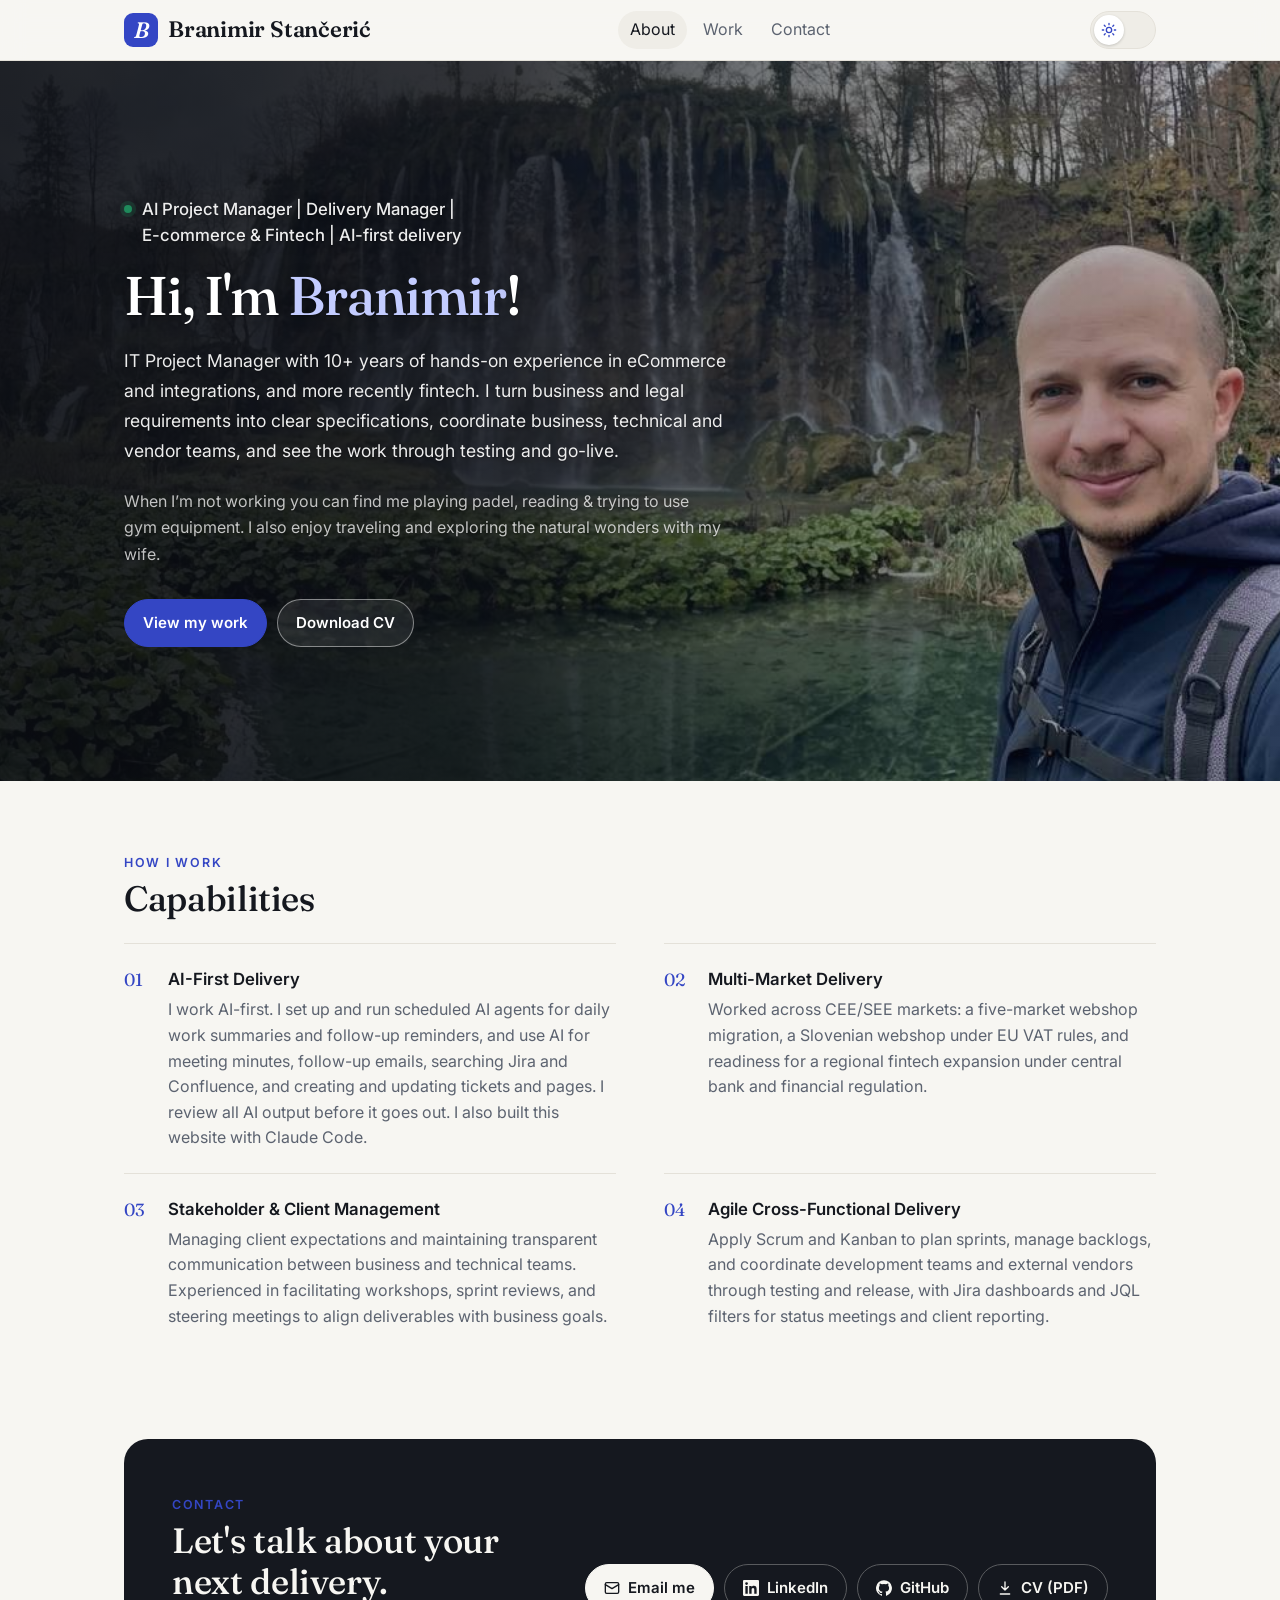
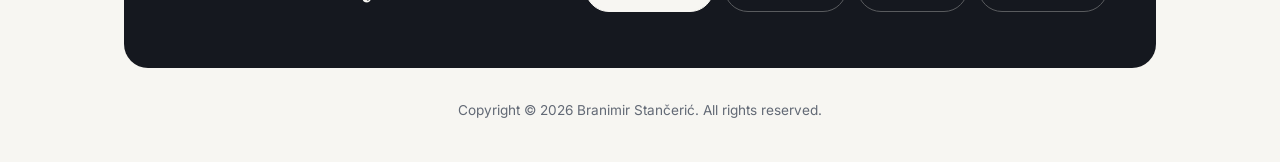
==== commit d61512d6: "Clean up leftovers: contrast, 404 page, CMS help text Co-Authored-By: Claude Fable 5.2 <noreply@anth" ====
--- a/index.html
+++ b/index.html
@@ -31,7 +31,7 @@
   <link rel="preconnect" href="https://fonts.gstatic.com" crossorigin />
   <link href="https://fonts.googleapis.com/css2?family=Fraunces:ital,opsz,wght@0,9..144,500;0,9..144,600;1,9..144,600&family=Inter:wght@400;500;600;700&display=swap" rel="stylesheet" />
   <!-- Bump ?v= whenever style.css or common.js changes, so browsers don't mix old and new files -->
-  <link rel="stylesheet" href="style.css?v=28" />
+  <link rel="stylesheet" href="style.css?v=29" />
 </head>
 
 <body>
@@ -136,7 +136,7 @@
     <div class="container">Copyright © <span id="year">2026</span> <span data-field="name">Branimir Stančerić</span>. All rights reserved.</div>
   </footer>
 
-  <script src="common.js?v=28"></script>
+  <script src="common.js?v=29"></script>
   <script>
     (function(){
       const { el, asset, list, load, fillFields, contactButtons, showError } = window.Site;
--- a/style.css
+++ b/style.css
@@ -6,7 +6,7 @@
   --sunken: #efede7;
   --ink: #15181f;
   --muted: #5c6370;
-  --faint: #8a909b;
+  --faint: #626975;
   --hair: #e4e1d9;
 
   --accent: #3446c4;
@@ -30,7 +30,7 @@
   --sunken: #13161b;
   --ink: #eceef2;
   --muted: #a2a8b3;
-  --faint: #767d89;
+  --faint: #8a919d;
   --hair: #272b33;
 
   --accent: #8fa0ff;
@@ -1011,7 +1011,7 @@
   align-items: end;
 }
 .contact .section-title{ color: var(--bg); margin-bottom: 10px; }
-.contact p{ color: color-mix(in srgb, var(--bg) 70%, var(--ink)); max-width: 52ch; }
+.contact p:empty{ display: none; } color-mix(in srgb, var(--bg) 70%, var(--ink)); max-width: 52ch; }
 .contact .eyebrow{ color: color-mix(in srgb, var(--accent) 60%, var(--bg)); }
 .contact-links{ display: flex; flex-wrap: wrap; gap: 10px; }
 .contact .btn{
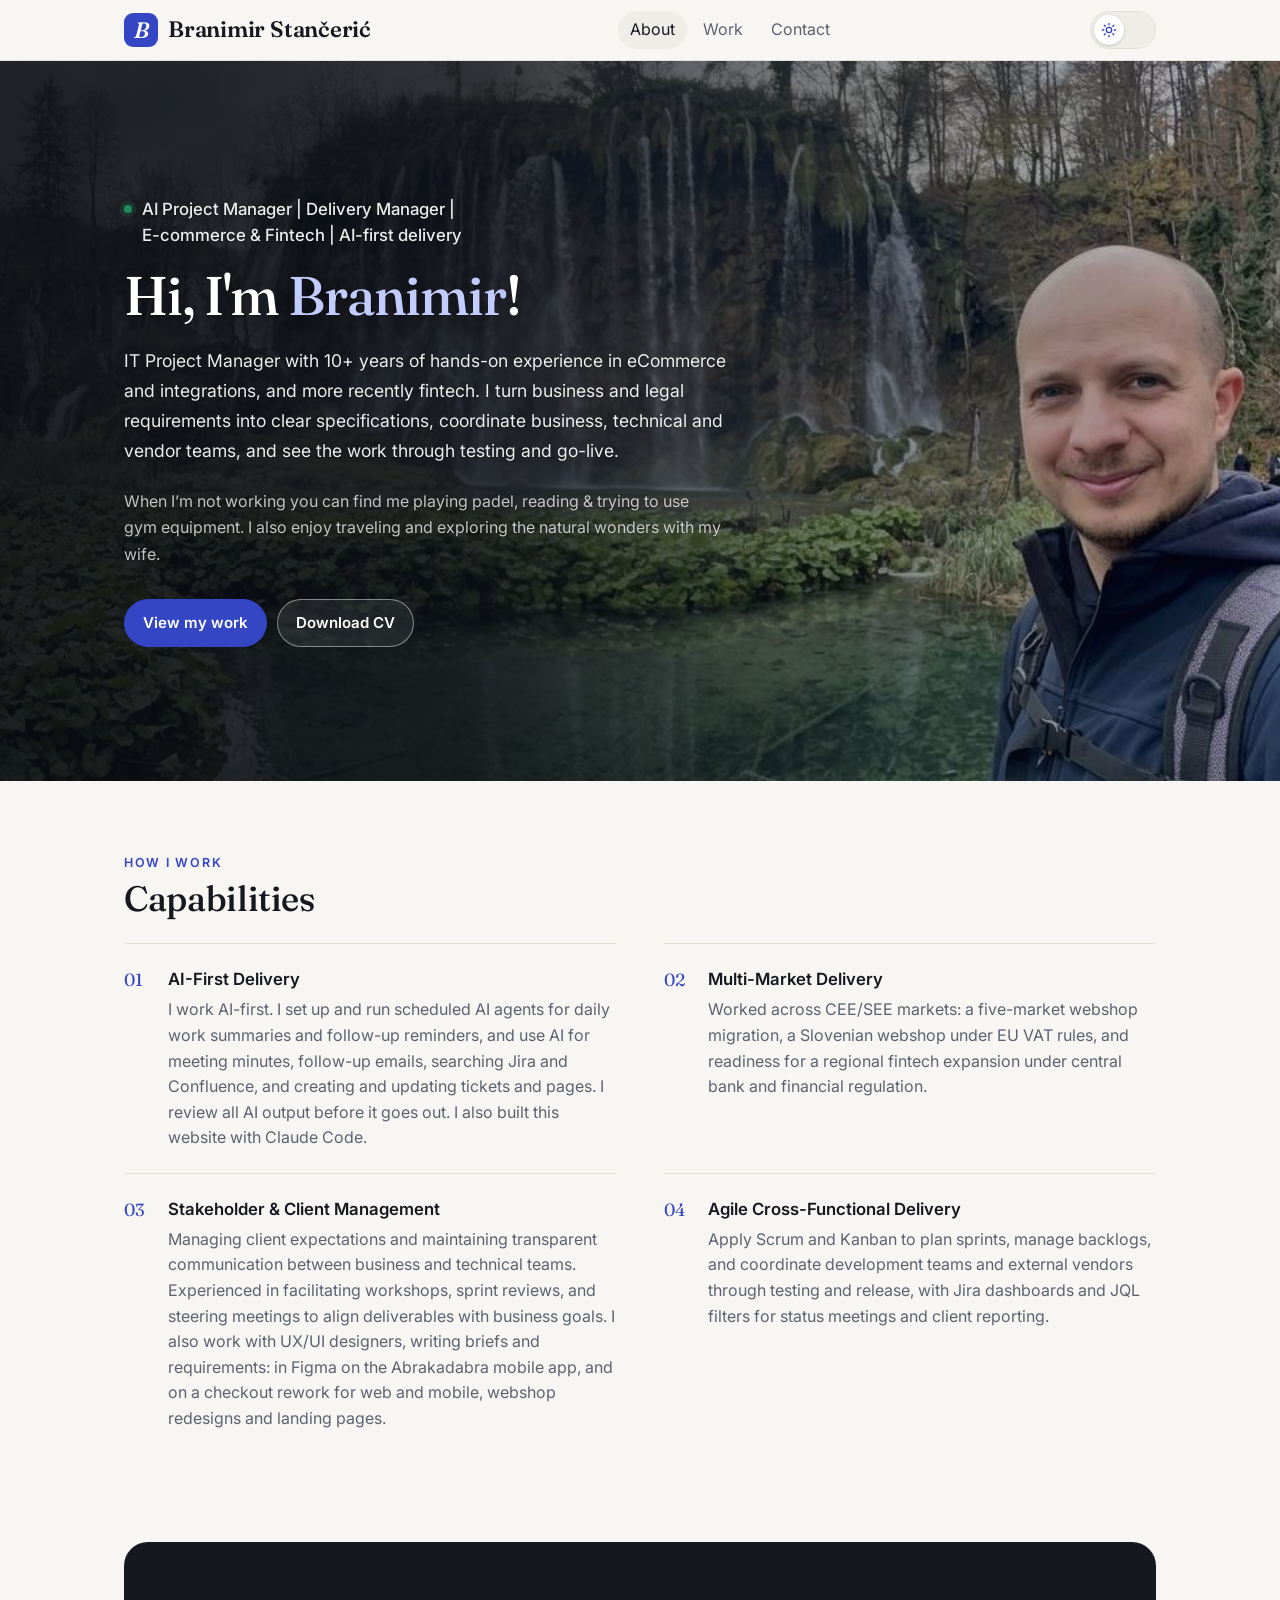
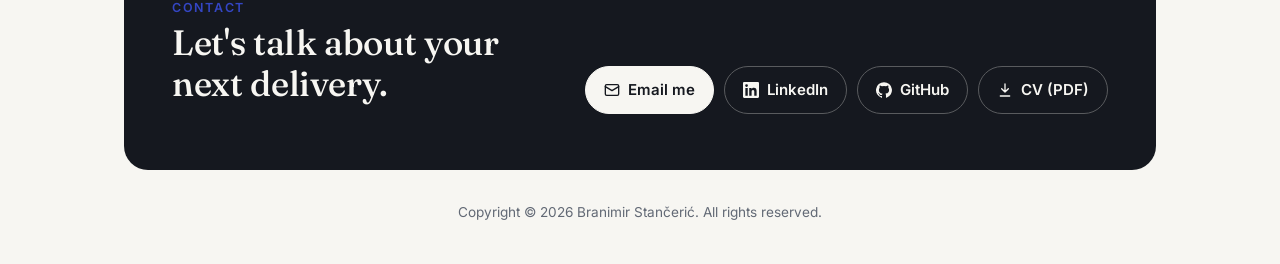
==== commit 1669d1c5: "Add work with UX/UI designers Co-Authored-By: Claude Opus 5.5 <noreply@anthropic.com>" ====
--- a/index.html
+++ b/index.html
@@ -108,7 +108,7 @@
         <div class="caps" id="capability-list">
           <div class="cap"><div class="cap-num">01</div><div><h3>AI-First Delivery</h3><p>I work AI-first. I set up and run scheduled AI agents for daily work summaries and follow-up reminders, and use AI for meeting minutes, follow-up emails, searching Jira and Confluence, and creating and updating tickets and pages. I review all AI output before it goes out. I also built this website with Claude Code.</p></div></div>
           <div class="cap"><div class="cap-num">02</div><div><h3>Multi-Market Delivery</h3><p>Worked across CEE/SEE markets: a five-market webshop migration, a Slovenian webshop under EU VAT rules, and readiness for a regional fintech expansion under central bank and financial regulation.</p></div></div>
-          <div class="cap"><div class="cap-num">03</div><div><h3>Stakeholder &amp; Client Management</h3><p>Managing client expectations and maintaining transparent communication between business and technical teams. Experienced in facilitating workshops, sprint reviews, and steering meetings to align deliverables with business goals.</p></div></div>
+          <div class="cap"><div class="cap-num">03</div><div><h3>Stakeholder &amp; Client Management</h3><p>Managing client expectations and maintaining transparent communication between business and technical teams. Experienced in facilitating workshops, sprint reviews, and steering meetings to align deliverables with business goals. I also work with UX/UI designers, writing briefs and requirements: in Figma on the Abrakadabra mobile app, and on a checkout rework for web and mobile, webshop redesigns and landing pages.</p></div></div>
           <div class="cap"><div class="cap-num">04</div><div><h3>Agile Cross-Functional Delivery</h3><p>Apply Scrum and Kanban to plan sprints, manage backlogs, and coordinate development teams and external vendors through testing and release, with Jira dashboards and JQL filters for status meetings and client reporting.</p></div></div>
         </div>
       </div>
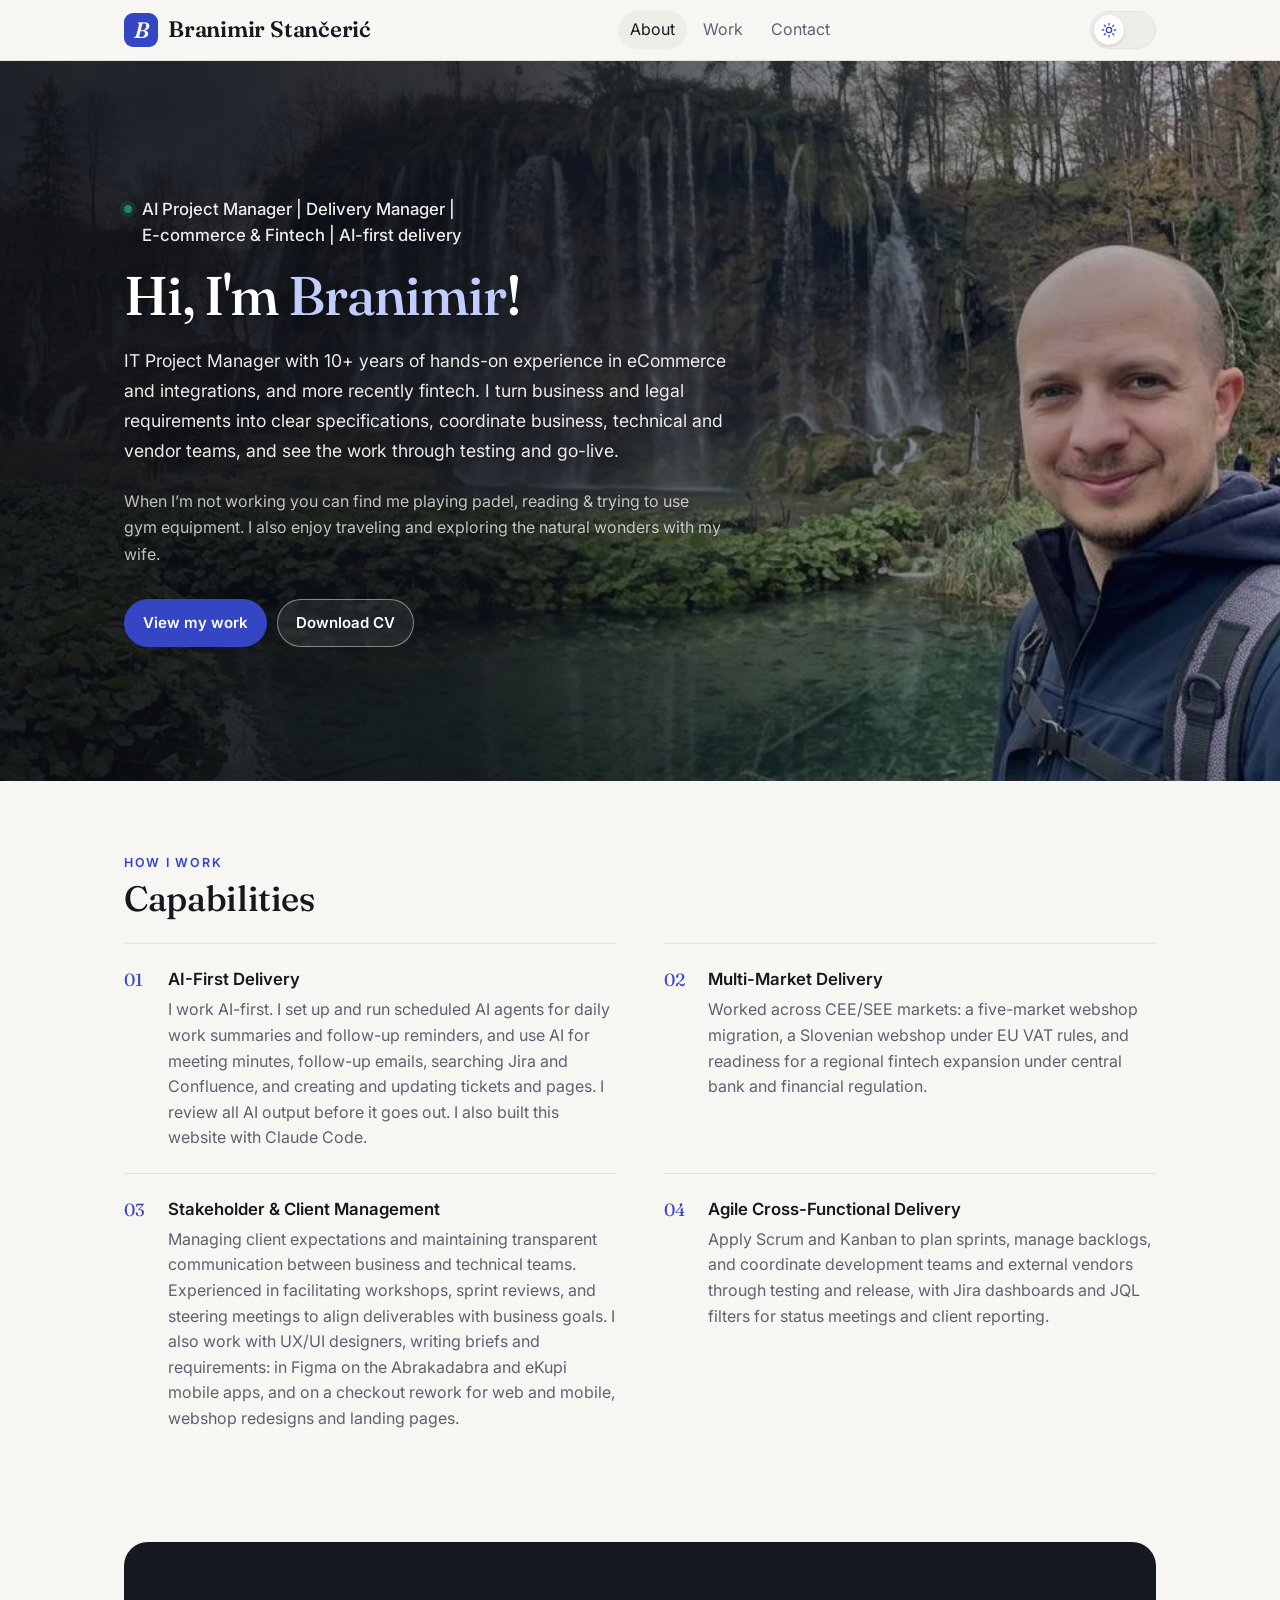
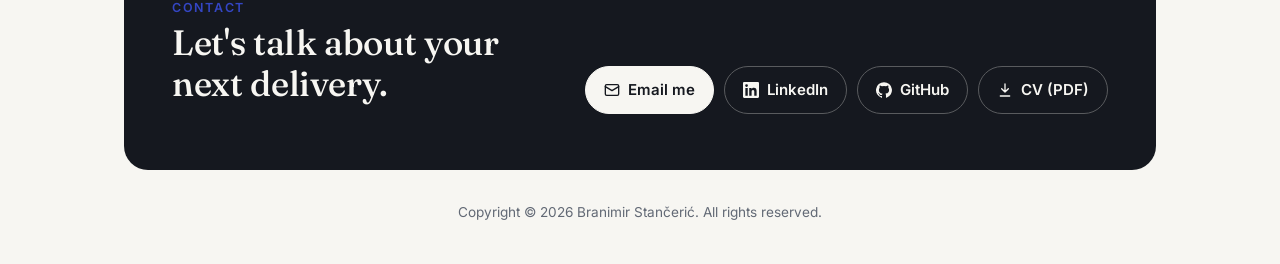
==== commit bbfe4c94: "Add fintech team detail, HTML/CSS note, Figma on both apps, CV v5 Co-Authored-By: Claude Opus 5.5 <n" ====
--- a/index.html
+++ b/index.html
@@ -108,7 +108,7 @@
         <div class="caps" id="capability-list">
           <div class="cap"><div class="cap-num">01</div><div><h3>AI-First Delivery</h3><p>I work AI-first. I set up and run scheduled AI agents for daily work summaries and follow-up reminders, and use AI for meeting minutes, follow-up emails, searching Jira and Confluence, and creating and updating tickets and pages. I review all AI output before it goes out. I also built this website with Claude Code.</p></div></div>
           <div class="cap"><div class="cap-num">02</div><div><h3>Multi-Market Delivery</h3><p>Worked across CEE/SEE markets: a five-market webshop migration, a Slovenian webshop under EU VAT rules, and readiness for a regional fintech expansion under central bank and financial regulation.</p></div></div>
-          <div class="cap"><div class="cap-num">03</div><div><h3>Stakeholder &amp; Client Management</h3><p>Managing client expectations and maintaining transparent communication between business and technical teams. Experienced in facilitating workshops, sprint reviews, and steering meetings to align deliverables with business goals. I also work with UX/UI designers, writing briefs and requirements: in Figma on the Abrakadabra mobile app, and on a checkout rework for web and mobile, webshop redesigns and landing pages.</p></div></div>
+          <div class="cap"><div class="cap-num">03</div><div><h3>Stakeholder &amp; Client Management</h3><p>Managing client expectations and maintaining transparent communication between business and technical teams. Experienced in facilitating workshops, sprint reviews, and steering meetings to align deliverables with business goals. I also work with UX/UI designers, writing briefs and requirements: in Figma on the Abrakadabra and eKupi mobile apps, and on a checkout rework for web and mobile, webshop redesigns and landing pages.</p></div></div>
           <div class="cap"><div class="cap-num">04</div><div><h3>Agile Cross-Functional Delivery</h3><p>Apply Scrum and Kanban to plan sprints, manage backlogs, and coordinate development teams and external vendors through testing and release, with Jira dashboards and JQL filters for status meetings and client reporting.</p></div></div>
         </div>
       </div>
